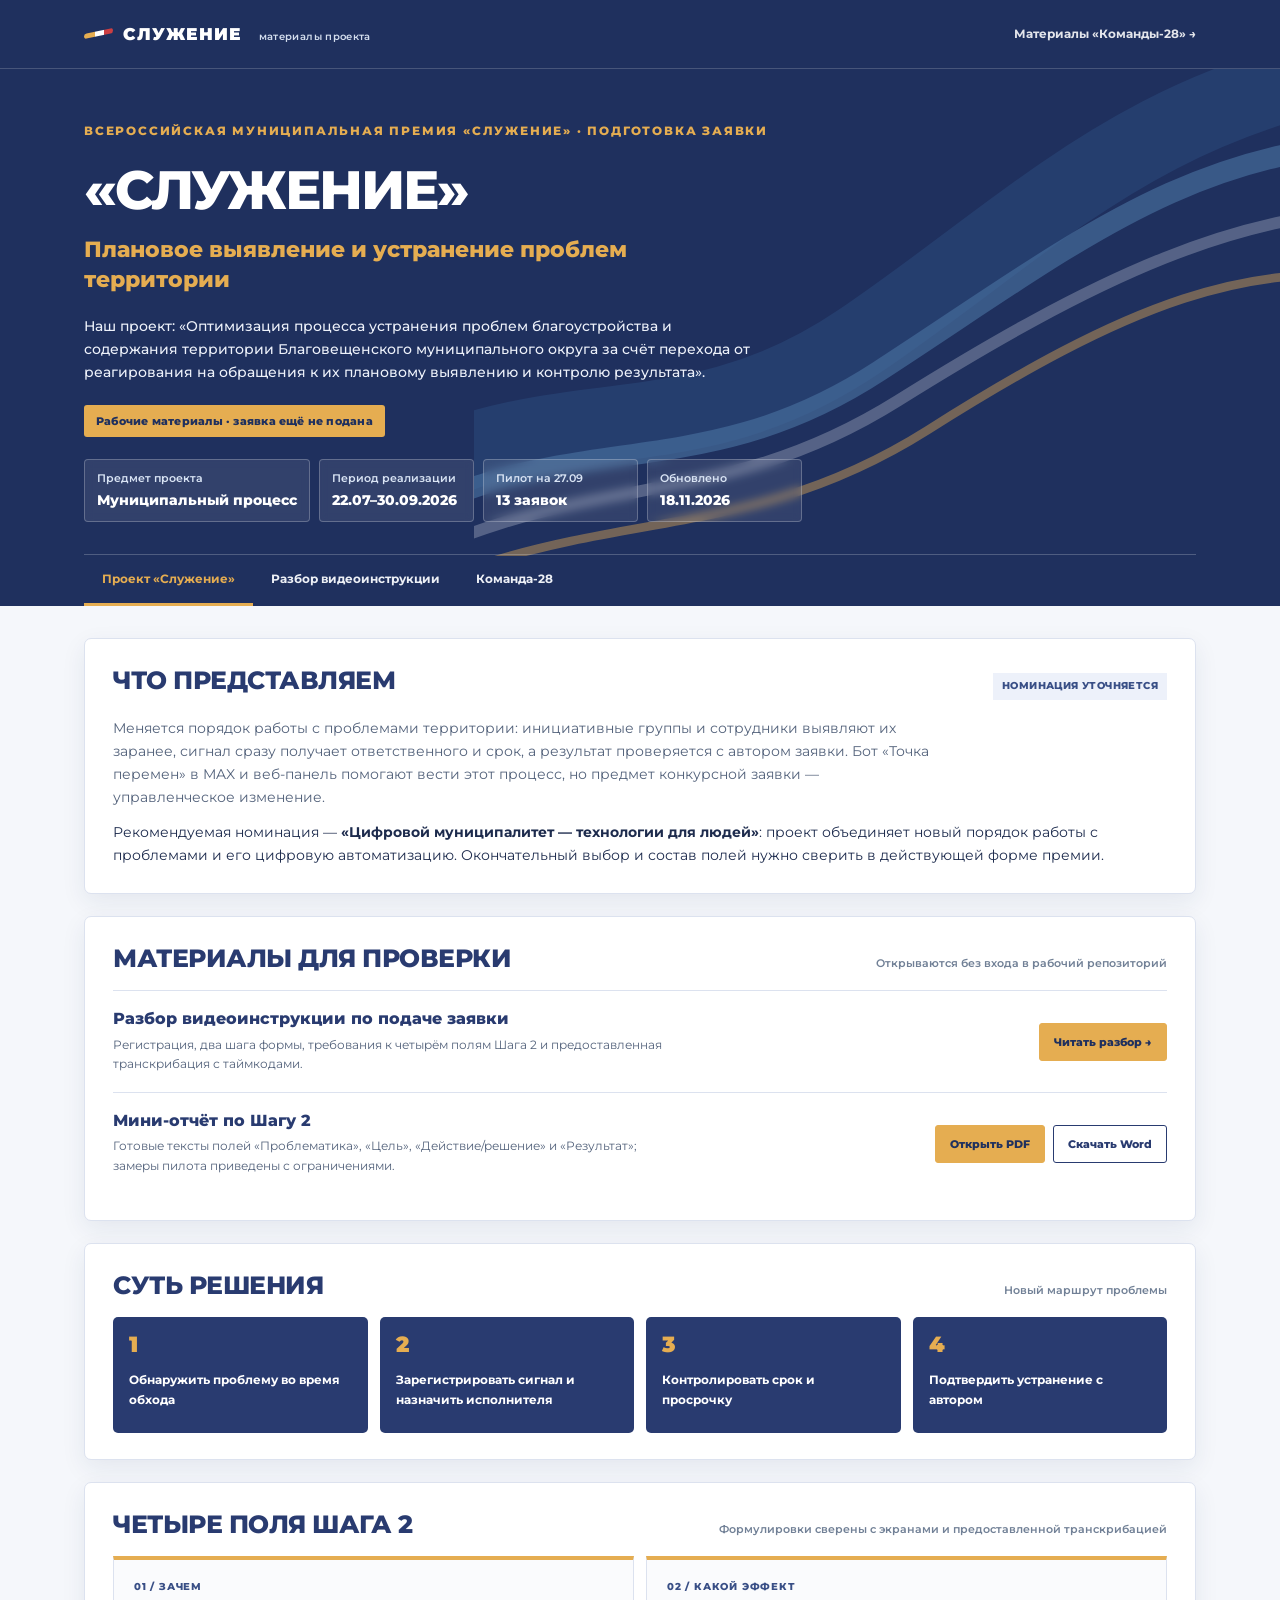
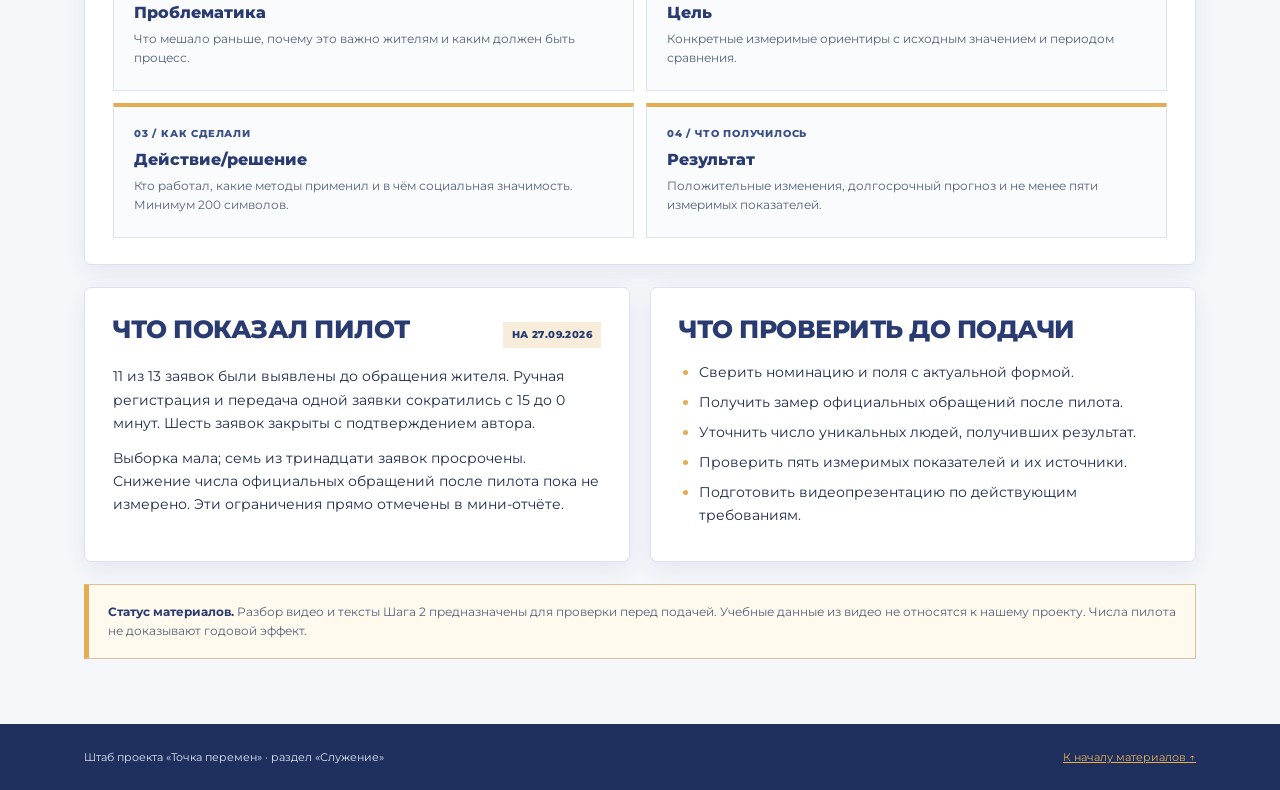
==== index.html @ e652a9c9 "Штаб: согласованное краткое название проекта" ====
<!doctype html>
<html lang="ru">
<head>
<meta charset="utf-8">
<meta name="viewport" content="width=device-width, initial-scale=1">
<meta name="description" content="Подготовка проекта «Точка перемен» к премии «Служение»: материалы заявки, разбор видеоинструкции, мини-отчёт и подтверждённые результаты пилота.">
<meta name="color-scheme" content="light dark">
<title>Проект «Служение» · Штаб «Точки перемен»</title>
<link rel="stylesheet" href="служение.css">
<script>
// Старые адреса разделов «Команды-28» остаются доступны после смены главной.
(function(){var ids=["additional-handouts", "defense", "defense-archive", "defense-current", "defense-current-title", "defense-title", "docs", "effective-region", "er-title", "final-answers", "final-registration", "final-rehearsal-7min", "leftClose", "leftSubmit", "m1", "m2", "m3", "m4", "m5", "m6", "m7", "m8", "m9", "primary-handouts", "primary-handouts-title", "q1", "q10", "q11", "q12", "q1b", "q2", "q3", "q4", "q5", "q6", "q7", "q8", "q9", "stages", "track", "w1", "w2", "w3", "w4", "w5", "w6", "w7"];var id;try{id=decodeURIComponent(location.hash.slice(1));}catch(e){return;}if(ids.indexOf(id)!==-1){location.replace('команда-28.html'+location.search+location.hash);}})();
</script>
<link rel="icon" type="image/svg+xml" href="data:image/svg+xml,%3Csvg%20xmlns%3D%22http%3A%2F%2Fwww.w3.org%2F2000%2Fsvg%22%20viewBox%3D%220%200%2064%2064%22%3E%3Crect%20width%3D%2264%22%20height%3D%2264%22%20rx%3D%2214%22%20fill%3D%22%232D5D7C%22%2F%3E%3Cpath%20d%3D%22M32%208c-11%200-20%209-20%2020%200%2014%2020%2029%2020%2029s20-15%2020-29C52%2017%2043%208%2032%208Z%22%20fill%3D%22%2363BC90%22%2F%3E%3Cpath%20d%3D%22m22%2028%207%207%2014-15%22%20fill%3D%22none%22%20stroke%3D%22%23fff%22%20stroke-width%3D%226%22%20stroke-linecap%3D%22round%22%20stroke-linejoin%3D%22round%22%2F%3E%3C%2Fsvg%3E">
</head>
<body>
<header class="top"><div class="container"><a class="brand" href="./">Служение <small>материалы проекта</small></a><a class="back" href="команда-28.html">Материалы «Команды-28» →</a></div></header>
<div class="hero"><div class="container">
  <div class="hero-panel">
    <div class="eyebrow">Всероссийская муниципальная премия «Служение» · подготовка заявки</div>
    <h1>«Служение»</h1>
    <p class="project-heading">Плановое выявление и устранение проблем территории</p>
    <p>Наш проект: «Оптимизация процесса устранения проблем благоустройства и содержания территории Благовещенского муниципального округа за счёт перехода от реагирования на обращения к их плановому выявлению и контролю результата».</p>
    <span class="status">Рабочие материалы · заявка ещё не подана</span>
    <div class="facts" aria-label="Ключевые сведения"><span class="fact">Предмет проекта<strong>Муниципальный процесс</strong></span><span class="fact">Период реализации<strong>22.07–30.09.2026</strong></span><span class="fact">Пилот на 27.09<strong>13 заявок</strong></span><span class="fact">Обновлено<strong>18.11.2026</strong></span></div>
  </div>
  <nav class="tabs" aria-label="Проекты и материалы штаба"><a href="./" aria-current="page">Проект «Служение»</a><a href="служение-разбор-видео.html">Разбор видеоинструкции</a><a href="команда-28.html">Команда-28</a></nav>
</div></div>
<main class="container page">
  <section class="panel" id="about"><div class="head"><h2>Что представляем</h2><span class="badge work">Номинация уточняется</span></div>
    <p class="lead">Меняется порядок работы с проблемами территории: инициативные группы и сотрудники выявляют их заранее, сигнал сразу получает ответственного и срок, а результат проверяется с автором заявки. Бот «Точка перемен» в MAX и веб-панель помогают вести этот процесс, но предмет конкурсной заявки — управленческое изменение.</p>
    <p>Рекомендуемая номинация — <strong>«Цифровой муниципалитет — технологии для людей»</strong>: проект объединяет новый порядок работы с проблемами и его цифровую автоматизацию. Окончательный выбор и состав полей нужно сверить в действующей форме премии.</p>
  </section>
  <section class="panel" id="materials"><div class="head"><h2>Материалы для проверки</h2><small>Открываются без входа в рабочий репозиторий</small></div>
    <div class="resource"><div><h3>Разбор видеоинструкции по подаче заявки</h3><p>Регистрация, два шага формы, требования к четырём полям Шага 2 и предоставленная транскрибация с таймкодами.</p></div><div class="buttons"><a class="button" href="служение-разбор-видео.html">Читать разбор →</a></div></div>
    <div class="resource"><div><h3>Мини-отчёт по Шагу 2</h3><p>Готовые тексты полей «Проблематика», «Цель», «Действие/решение» и «Результат»; замеры пилота приведены с ограничениями.</p></div><div class="buttons"><a class="button" href="файлы/sluzhenie-shag-2-mini-otchet.pdf">Открыть PDF</a><a class="button secondary" href="файлы/sluzhenie-shag-2-mini-otchet.docx">Скачать Word</a></div></div>
  </section>
  <section class="panel" id="process"><div class="head"><h2>Суть решения</h2><small>Новый маршрут проблемы</small></div>
    <ol class="flow"><li data-step="1">Обнаружить проблему во время обхода</li><li data-step="2">Зарегистрировать сигнал и назначить исполнителя</li><li data-step="3">Контролировать срок и просрочку</li><li data-step="4">Подтвердить устранение с автором</li></ol>
  </section>
  <section class="panel" id="step-two"><div class="head"><h2>Четыре поля Шага 2</h2><small>Формулировки сверены с экранами и предоставленной транскрибацией</small></div>
    <div class="tiles"><div class="tile"><div class="num">01 / ЗАЧЕМ</div><h3>Проблематика</h3><p>Что мешало раньше, почему это важно жителям и каким должен быть процесс.</p></div><div class="tile"><div class="num">02 / КАКОЙ ЭФФЕКТ</div><h3>Цель</h3><p>Конкретные измеримые ориентиры с исходным значением и периодом сравнения.</p></div><div class="tile"><div class="num">03 / КАК СДЕЛАЛИ</div><h3>Действие/решение</h3><p>Кто работал, какие методы применил и в чём социальная значимость. Минимум 200 символов.</p></div><div class="tile"><div class="num">04 / ЧТО ПОЛУЧИЛОСЬ</div><h3>Результат</h3><p>Положительные изменения, долгосрочный прогноз и не менее пяти измеримых показателей.</p></div></div>
  </section>
  <div class="cols"><section class="panel" id="pilot"><div class="head"><h2>Что показал пилот</h2><span class="badge">На 27.09.2026</span></div><p>11 из 13 заявок были выявлены до обращения жителя. Ручная регистрация и передача одной заявки сократились с 15 до 0 минут. Шесть заявок закрыты с подтверждением автора.</p><p>Выборка мала; семь из тринадцати заявок просрочены. Снижение числа официальных обращений после пилота пока не измерено. Эти ограничения прямо отмечены в мини-отчёте.</p></section>
  <section class="panel" id="next"><div class="head"><h2>Что проверить до подачи</h2></div><ul class="checklist"><li>Сверить номинацию и поля с актуальной формой.</li><li>Получить замер официальных обращений после пилота.</li><li>Уточнить число уникальных людей, получивших результат.</li><li>Проверить пять измеримых показателей и их источники.</li><li>Подготовить видеопрезентацию по действующим требованиям.</li></ul></section></div>
  <aside class="note"><strong>Статус материалов.</strong> Разбор видео и тексты Шага 2 предназначены для проверки перед подачей. Учебные данные из видео не относятся к нашему проекту. Числа пилота не доказывают годовой эффект.</aside>
</main>
<footer class="footer"><div class="container"><span>Штаб проекта «Точка перемен» · раздел «Служение»</span><a href="#about">К началу материалов ↑</a></div></footer>
</body>
</html>
---- служение.css ----
@import url('https://fonts.googleapis.com/css2?family=Montserrat:wght@400;500;600;700;800;900&display=swap');
:root{
  color-scheme:light;
  --navy:#293b70;--navy-deep:#1f305e;--navy-mid:#394f86;
  --gold:#e5ad51;--gold-pale:#f8eddb;--sky:#69a8df;
  --ink:#1d2b4d;--ink-2:#53627b;--muted:#718096;
  --paper:#fff;--ground:#f5f7fb;--line:#dce2ef;
  --shadow:0 8px 24px rgba(31,48,94,.08);
}
*{box-sizing:border-box}
html{scroll-behavior:smooth}
body{margin:0;background:var(--ground);color:var(--ink);font:14px/1.65 Montserrat,Arial,sans-serif;-webkit-font-smoothing:antialiased}
a{color:var(--navy)}a:hover{text-decoration-thickness:2px}
a:focus-visible,summary:focus-visible{outline:3px solid var(--gold);outline-offset:3px}
h1,h2,h3{font-family:Montserrat,Arial,sans-serif;line-height:1.2;margin:0;font-weight:800}
h1{font-size:clamp(29px,4.2vw,54px);letter-spacing:-.035em}
h2{font-size:clamp(19px,2.4vw,25px);letter-spacing:-.02em}
h3{font-size:16px}p{margin:0}.container{max-width:1160px;margin:auto;padding:0 24px}
.top{background:var(--navy-deep);border-bottom:1px solid #ffffff2d;color:#fff}
.top .container{min-height:68px;display:flex;align-items:center;justify-content:space-between;gap:20px}
.brand{color:#fff;text-decoration:none;font-size:17px;font-weight:900;letter-spacing:.07em;text-transform:uppercase}
.brand small{display:inline-block;margin-left:10px;color:#d4deee;font-size:10px;letter-spacing:.035em;font-weight:600;text-transform:none}
.brand::before{content:'';display:inline-block;width:29px;height:5px;margin:0 10px 4px 0;background:linear-gradient(90deg,var(--gold) 0 37%,#fff 37% 69%,#cc3e42 69%);transform:skewY(-12deg);border-radius:8px}
.back{color:#fff;text-decoration:none;font-size:12px;font-weight:700;opacity:.88}.back:hover{opacity:1;color:var(--gold)}
.hero{background:var(--navy-deep);color:#fff;position:relative;overflow:hidden}
.hero::after{content:'';position:absolute;inset:0 0 50px 37%;background:url('служение-волны.svg') center/cover no-repeat;opacity:.47;pointer-events:none}
.hero .container{position:relative;z-index:1}
.hero-panel{padding:52px 0 32px;max-width:970px;min-height:350px}
.eyebrow{color:var(--gold);font-size:12px;font-weight:800;letter-spacing:.15em;text-transform:uppercase;margin-bottom:17px}
.hero h1{color:#fff;max-width:21ch;text-transform:uppercase}
.hero p{max-width:76ch;margin-top:20px;font-weight:500;color:#edf1fa;font-size:14px}
.hero .project-heading{color:var(--gold);font-size:clamp(17px,2vw,22px);line-height:1.35;font-weight:800;max-width:37ch;margin-top:13px}
.hero .status{display:inline-block;max-width:100%;background:var(--gold);color:var(--navy-deep);padding:7px 12px;border-radius:3px;font-size:11px;font-weight:800;letter-spacing:.02em;margin-top:21px}
.facts{display:flex;flex-wrap:wrap;gap:9px;margin-top:22px}
.fact{display:block;min-width:155px;padding:9px 12px;background:#ffffff16;border:1px solid #ffffff3d;border-radius:4px;color:#d9e4f4;font-size:11px;font-weight:600;backdrop-filter:blur(4px)}
.fact strong{display:block;color:#fff;font-size:14px;font-weight:800;margin-top:2px}
.tabs{display:flex;flex-wrap:wrap;gap:0;border-top:1px solid #ffffff37;position:relative;z-index:1}
.tabs a{display:inline-flex;min-height:51px;align-items:center;padding:10px 18px;color:#edf0f6;text-decoration:none;font-size:12px;font-weight:700;border-bottom:3px solid transparent}
.tabs a:hover{color:var(--gold);background:#ffffff12}
.tabs a[aria-current=page]{color:var(--gold);border-bottom-color:var(--gold)}
.page{display:grid;gap:22px;padding-top:32px;padding-bottom:65px}
.panel,.intro,.callout,article section,.transcription{background:var(--paper);border:1px solid var(--line);border-radius:7px;padding:26px 28px;box-shadow:var(--shadow)}
.panel>.head{display:flex;justify-content:space-between;align-items:baseline;gap:12px;flex-wrap:wrap;margin-bottom:17px}
.panel>.head small{color:var(--muted);font-size:11px;font-weight:600}
.panel h2,article section h2{color:var(--navy);text-transform:uppercase}
.panel p+p,.panel p+.buttons{margin-top:12px}.lead{max-width:92ch;color:var(--ink-2);font-size:14px}
.badge{display:inline-flex;padding:5px 9px;color:var(--navy);background:var(--gold-pale);font-size:10px;font-weight:800;text-transform:uppercase;letter-spacing:.04em}
.badge.work{background:#edf1fa;color:var(--navy-mid)}
.cols{display:grid;grid-template-columns:1fr 1fr;gap:20px}
.tiles{display:grid;grid-template-columns:repeat(2,minmax(0,1fr));gap:12px}
.tile{padding:19px 20px;border:1px solid var(--line);border-top:4px solid var(--gold);background:#fafbfd;min-height:135px}
.tile .num{font-size:10px;color:var(--navy-mid);font-weight:800;letter-spacing:.08em;margin-bottom:8px}
.tile h3{color:var(--navy);margin-bottom:6px}
.tile p{color:var(--ink-2);font-size:12px}
.flow{list-style:none;padding:0;margin:0;display:grid;grid-template-columns:repeat(4,1fr);gap:12px}
.flow li{background:var(--navy);color:#fff;padding:17px 16px;min-height:116px;border-radius:5px;font-size:12px;font-weight:700}
.flow li::before{content:attr(data-step);display:block;color:var(--gold);font-size:22px;font-weight:900;line-height:1;margin-bottom:14px}
.resource{display:grid;grid-template-columns:1fr auto;gap:18px;align-items:center;padding:18px 0;border-top:1px solid var(--line)}
.resource:first-of-type{border-top:0;padding-top:5px}.resource h3{color:var(--navy);margin-bottom:6px}.resource p{color:var(--ink-2);font-size:12px;max-width:70ch}
.buttons{display:flex;align-items:center;flex-wrap:wrap;gap:8px}.button{display:inline-flex;align-items:center;justify-content:center;min-height:38px;padding:8px 14px;background:var(--gold);color:var(--navy-deep);border:1px solid var(--gold);border-radius:3px;text-decoration:none;font-size:11px;font-weight:800;white-space:nowrap}
.button:hover{background:#f3bd65;text-decoration:none}.button.secondary{background:var(--paper);color:var(--navy);border-color:var(--navy)}.button.secondary:hover{background:#eef2fa}
.note{padding:17px 19px;border:1px solid #d9c29d;border-left:5px solid var(--gold);background:#fff9ee;color:var(--ink-2);font-size:12px}.note strong{color:var(--navy)}
.checklist{margin:0;padding-left:20px}.checklist li{margin:7px 0}.checklist li::marker{color:var(--gold)}
.layout{display:grid;grid-template-columns:190px minmax(0,1fr);gap:24px;padding-top:32px;padding-bottom:65px}
.sidebar{position:sticky;top:18px;align-self:start}.sidebar p{color:var(--navy);font-size:11px;text-transform:uppercase;font-weight:800;letter-spacing:.09em;margin:4px 0 10px}.sidebar a{display:block;text-decoration:none;padding:9px 12px;font-size:12px;font-weight:700;color:var(--ink-2);border-left:2px solid var(--line)}.sidebar a:hover{color:var(--navy);border-color:var(--gold);background:#fff}
.layout main{display:grid;gap:16px;min-width:0}.intro{background:var(--navy);color:#fff;font-size:12px;border-color:var(--navy)}
.callout{background:var(--gold-pale);border-color:#eed4ad}.callout h2{color:var(--navy);font-size:16px;text-transform:uppercase;margin-bottom:12px}.callout ul{margin:0;padding-left:20px;columns:2;column-gap:28px;font-size:12px;font-weight:600}.callout li{break-inside:avoid;margin-bottom:6px}
article{min-width:0}article>p{display:none}article section{margin-bottom:16px;scroll-margin-top:18px}article section h2{margin-bottom:18px}article section p{margin-bottom:14px}article section p:last-child{margin-bottom:0}article ol,article ul{padding-left:22px}article li{padding-left:3px;margin-bottom:10px}article li::marker{color:var(--gold);font-weight:800}article strong{color:var(--navy)}article code{font-size:.92em;padding:2px 4px;background:#eef2fa;border-radius:2px;overflow-wrap:anywhere}
article table{width:100%;border-collapse:collapse;font-size:12px;line-height:1.5}article th,article td{border:1px solid var(--line);padding:12px 13px;text-align:left;vertical-align:top}article th{background:var(--navy);color:#fff;font-weight:800}article td:first-child{font-weight:800;color:var(--navy);width:19%}article tr:nth-child(even) td{background:#fafbfd}
.transcription{scroll-margin-top:18px}.transcription summary{cursor:pointer;font-weight:800;font-size:16px;color:var(--navy);text-transform:uppercase}.transcription .help{color:var(--ink-2);font-size:12px;margin:12px 0 18px}.transcript-line{display:grid;grid-template-columns:90px 1fr;gap:16px;padding:12px 0;border-top:1px solid var(--line)}.transcript-line time{color:var(--navy);font-weight:800;font-size:11px;font-variant-numeric:tabular-nums}.transcript-line p{font-size:12px;margin:0}
.footer{padding:24px 0;background:var(--navy-deep);color:#dce6f6;font-size:11px}.footer .container{display:flex;justify-content:space-between;gap:15px}.footer a{color:var(--gold)}
@media(max-width:850px){.cols{grid-template-columns:1fr}.flow{grid-template-columns:repeat(2,1fr)}}
@media(max-width:760px){.top .container{min-height:60px}.hero-panel{padding:39px 0 27px;min-height:0}.hero::after{background-position:72% center;opacity:.32}.layout{display:block;padding-top:22px}.sidebar{position:static;display:flex;flex-wrap:wrap;gap:3px 9px;margin-bottom:16px}.sidebar p{flex-basis:100%}.sidebar a{border:1px solid var(--line);background:#fff}.callout ul{columns:1}article table{display:block;overflow-x:auto}article th,article td{min-width:175px}.resource{grid-template-columns:1fr;gap:9px}.transcript-line{grid-template-columns:1fr;gap:3px}}
@media(max-width:560px){.container{padding:0 16px}.brand{font-size:13px}.brand small{display:block;margin:0;line-height:1}.back{font-size:11px}.hero h1{font-size:32px}.hero p{font-size:12px}.facts{display:grid;grid-template-columns:1fr 1fr}.fact{min-width:0}.tabs a{padding:10px 12px;font-size:11px}.tiles,.flow{grid-template-columns:1fr}.panel,.intro,.callout,article section,.transcription{padding:19px}.footer .container{display:block}}
@media print{.top,.tabs,.sidebar{display:none}.hero{background:#fff;color:var(--navy)}.hero::after{display:none}.hero h1,.hero p{color:var(--navy)}.page,.layout{display:block}.panel,article section,.intro,.callout,.transcription{box-shadow:none;break-inside:avoid;margin-bottom:12px}}
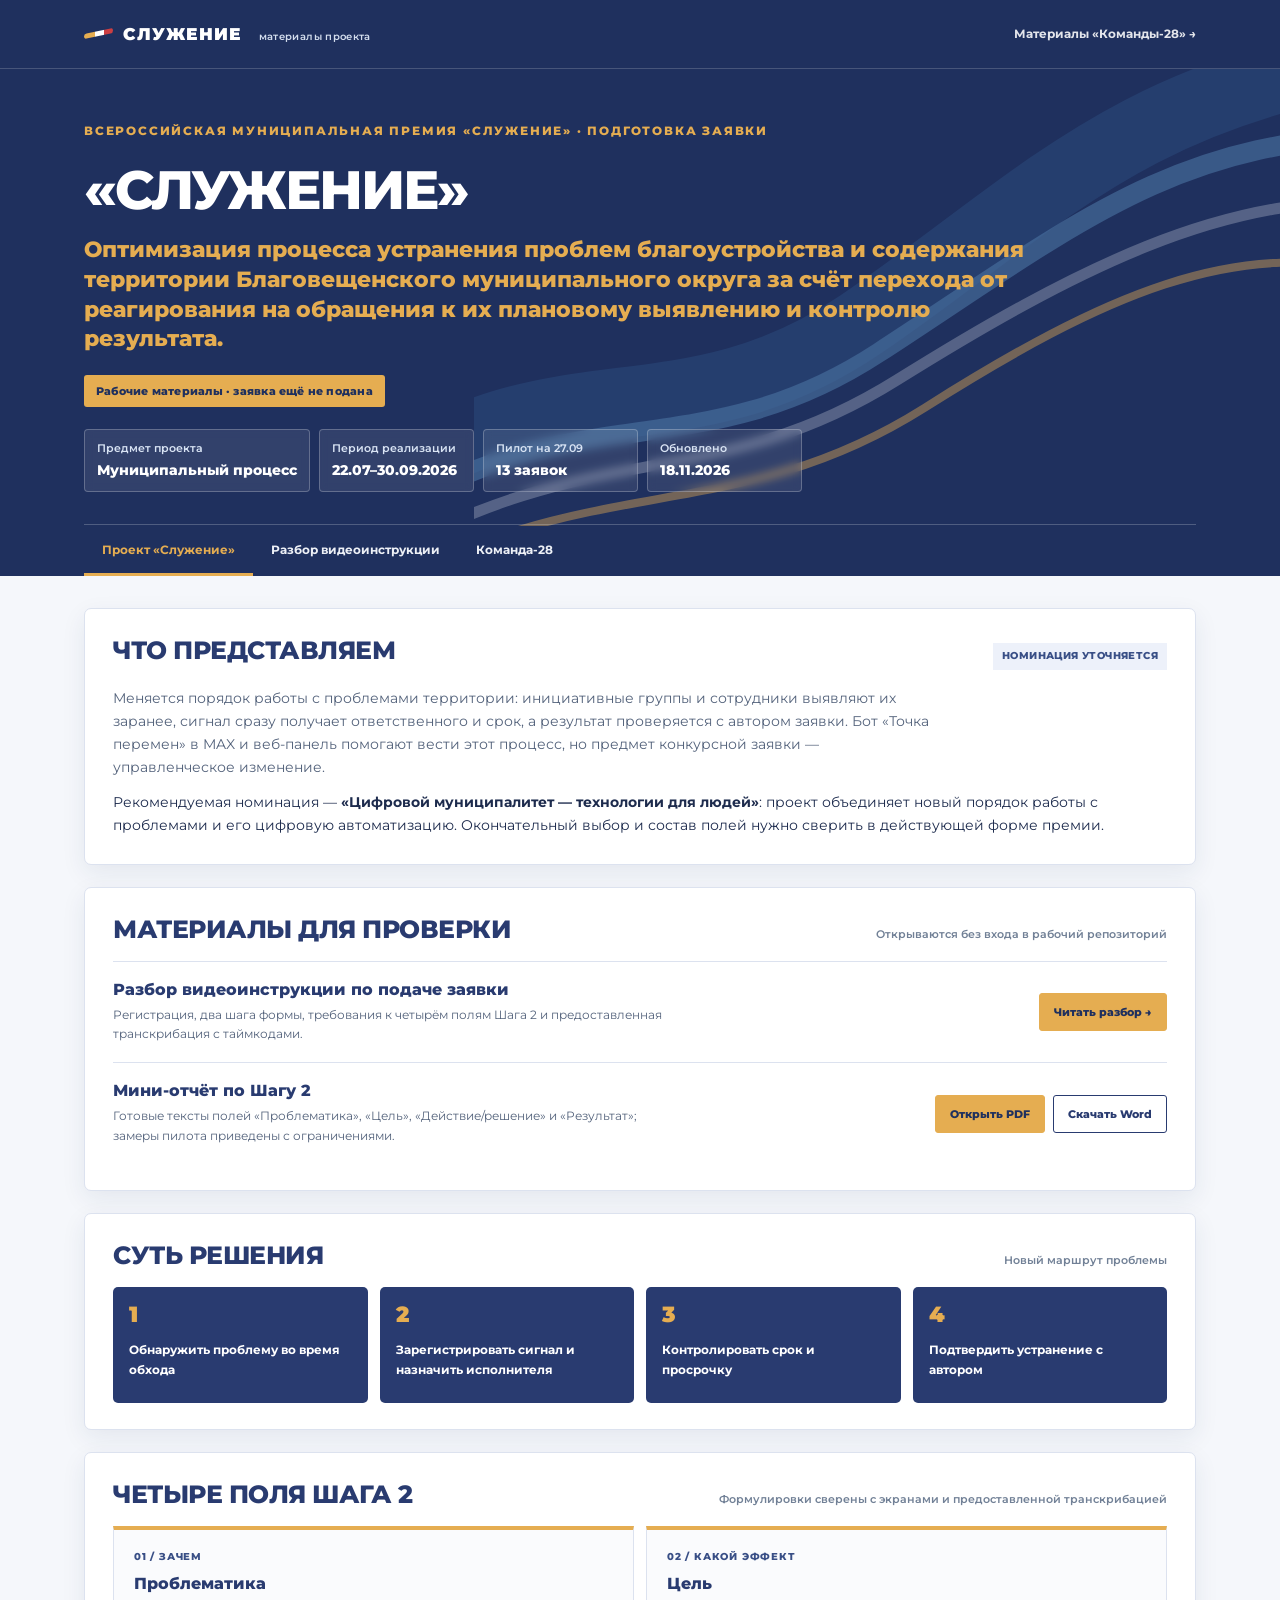
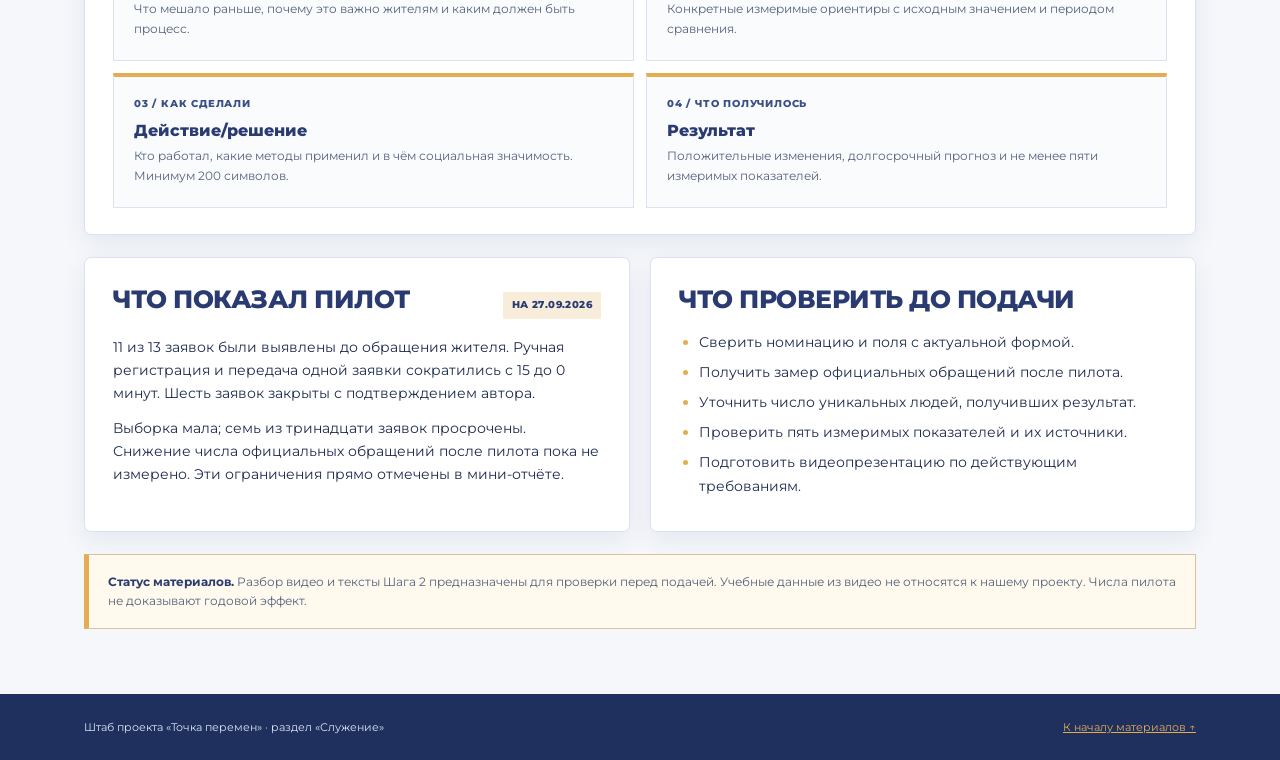
==== commit 9c9d0ef2: "Штаб: полное подтверждённое название проекта" ====
--- a/index.html
+++ b/index.html
@@ -19,8 +19,7 @@
   <div class="hero-panel">
     <div class="eyebrow">Всероссийская муниципальная премия «Служение» · подготовка заявки</div>
     <h1>«Служение»</h1>
-    <p class="project-heading">Плановое выявление и устранение проблем территории</p>
-    <p>Наш проект: «Оптимизация процесса устранения проблем благоустройства и содержания территории Благовещенского муниципального округа за счёт перехода от реагирования на обращения к их плановому выявлению и контролю результата».</p>
+    <p class="project-heading">Оптимизация процесса устранения проблем благоустройства и содержания территории Благовещенского муниципального округа за счёт перехода от реагирования на обращения к их плановому выявлению и контролю результата.</p>
     <span class="status">Рабочие материалы · заявка ещё не подана</span>
     <div class="facts" aria-label="Ключевые сведения"><span class="fact">Предмет проекта<strong>Муниципальный процесс</strong></span><span class="fact">Период реализации<strong>22.07–30.09.2026</strong></span><span class="fact">Пилот на 27.09<strong>13 заявок</strong></span><span class="fact">Обновлено<strong>18.11.2026</strong></span></div>
   </div>
--- a/служение.css
+++ b/служение.css
@@ -29,7 +29,7 @@
 .eyebrow{color:var(--gold);font-size:12px;font-weight:800;letter-spacing:.15em;text-transform:uppercase;margin-bottom:17px}
 .hero h1{color:#fff;max-width:21ch;text-transform:uppercase}
 .hero p{max-width:76ch;margin-top:20px;font-weight:500;color:#edf1fa;font-size:14px}
-.hero .project-heading{color:var(--gold);font-size:clamp(17px,2vw,22px);line-height:1.35;font-weight:800;max-width:37ch;margin-top:13px}
+.hero .project-heading{color:var(--gold);font-size:clamp(17px,2vw,22px);line-height:1.35;font-weight:800;max-width:70ch;margin-top:13px}
 .hero .status{display:inline-block;max-width:100%;background:var(--gold);color:var(--navy-deep);padding:7px 12px;border-radius:3px;font-size:11px;font-weight:800;letter-spacing:.02em;margin-top:21px}
 .facts{display:flex;flex-wrap:wrap;gap:9px;margin-top:22px}
 .fact{display:block;min-width:155px;padding:9px 12px;background:#ffffff16;border:1px solid #ffffff3d;border-radius:4px;color:#d9e4f4;font-size:11px;font-weight:600;backdrop-filter:blur(4px)}
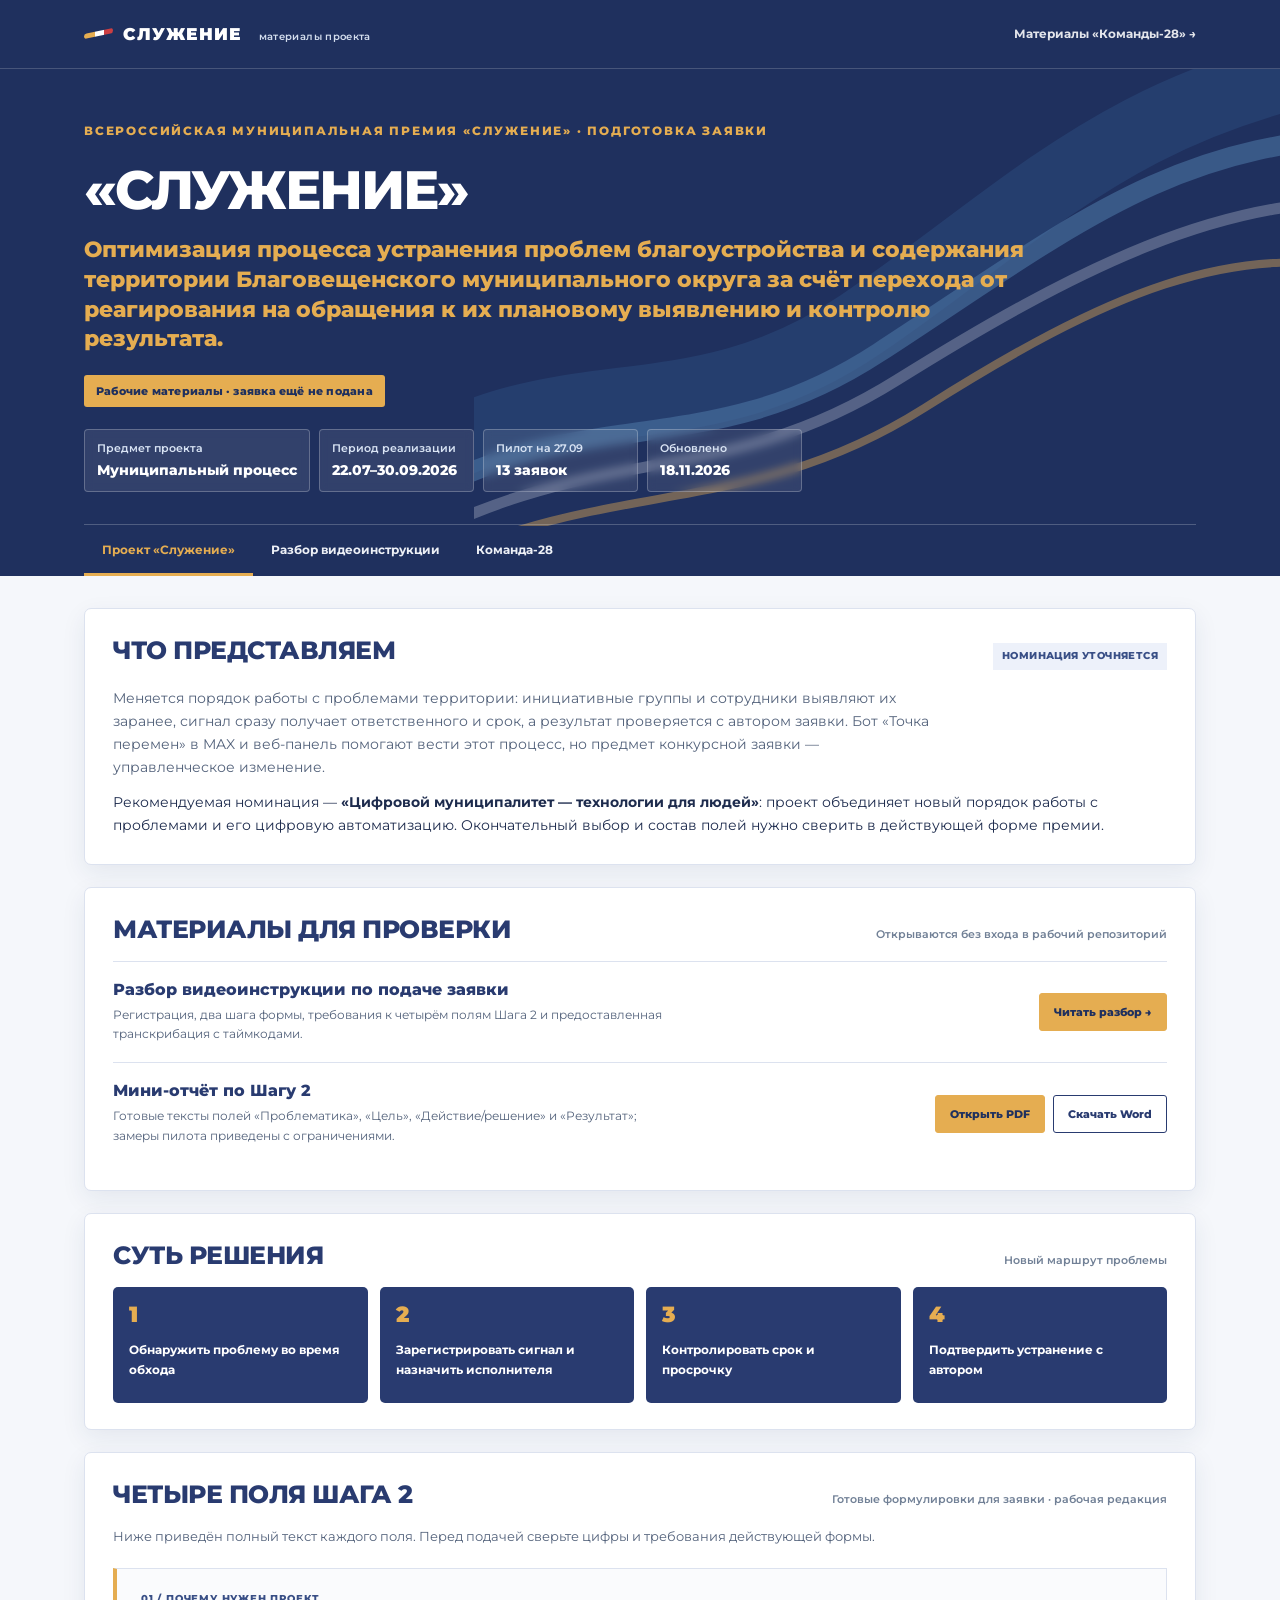
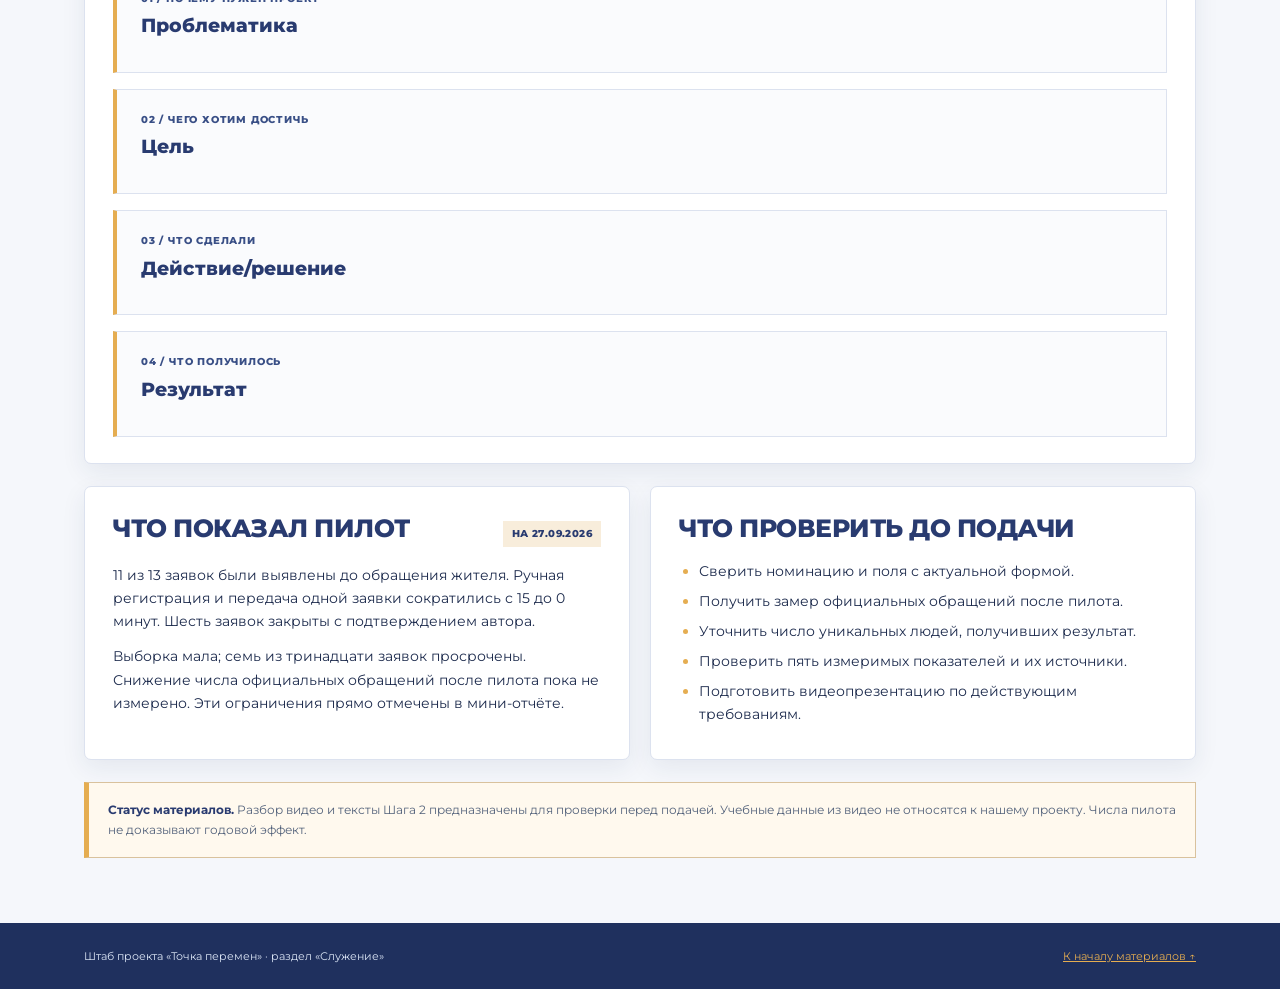
==== commit e3c2885a: "Штаб: опубликовать четыре поля Шага 2" ====
--- a/index.html
+++ b/index.html
@@ -37,8 +37,28 @@
   <section class="panel" id="process"><div class="head"><h2>Суть решения</h2><small>Новый маршрут проблемы</small></div>
     <ol class="flow"><li data-step="1">Обнаружить проблему во время обхода</li><li data-step="2">Зарегистрировать сигнал и назначить исполнителя</li><li data-step="3">Контролировать срок и просрочку</li><li data-step="4">Подтвердить устранение с автором</li></ol>
   </section>
-  <section class="panel" id="step-two"><div class="head"><h2>Четыре поля Шага 2</h2><small>Формулировки сверены с экранами и предоставленной транскрибацией</small></div>
-    <div class="tiles"><div class="tile"><div class="num">01 / ЗАЧЕМ</div><h3>Проблематика</h3><p>Что мешало раньше, почему это важно жителям и каким должен быть процесс.</p></div><div class="tile"><div class="num">02 / КАКОЙ ЭФФЕКТ</div><h3>Цель</h3><p>Конкретные измеримые ориентиры с исходным значением и периодом сравнения.</p></div><div class="tile"><div class="num">03 / КАК СДЕЛАЛИ</div><h3>Действие/решение</h3><p>Кто работал, какие методы применил и в чём социальная значимость. Минимум 200 символов.</p></div><div class="tile"><div class="num">04 / ЧТО ПОЛУЧИЛОСЬ</div><h3>Результат</h3><p>Положительные изменения, долгосрочный прогноз и не менее пяти измеримых показателей.</p></div></div>
+  <section class="panel" id="step-two"><div class="head"><h2>Четыре поля Шага 2</h2><small>Готовые формулировки для заявки · рабочая редакция</small></div>
+    <p class="field-intro">Ниже приведён полный текст каждого поля. Перед подачей сверьте цифры и требования действующей формы.</p>
+    <div class="field-list">
+      <article class="field-card" id="step-two-problem">
+        <div class="num">01 / ПОЧЕМУ НУЖЕН ПРОЕКТ</div><h3>Проблематика</h3>
+        <p>Проблемы благоустройства и содержания территории округа ранее попадали в работу преимущественно после обращения жителя. Сигналы поступали по разным каналам и вручную передавались ответственным; единого порядка планового выявления, контроля срока и подтверждения устранения не было. Оценочная модель прежнего процесса давала 10–44 дня от возникновения проблемы до подтверждённого устранения; это не сплошной первичный замер. Нужен порядок, при котором проблемы находят до жалобы, сразу назначают исполнителя, видят просрочки и проверяют результат с жителем.</p>
+      </article>
+      <article class="field-card" id="step-two-goal">
+        <div class="num">02 / ЧЕГО ХОТИМ ДОСТИЧЬ</div><h3>Цель</h3>
+        <p>Снизить число официальных обращений граждан по благоустройству и содержанию территории не менее чем на 30 % относительно исходных 40 обращений в месяц — до 28 или менее после контрольного замера. Для этого выявлять до обращения жителя не менее 50 % проблем, сократить время от выявления до подтверждённого устранения не менее чем наполовину, уменьшить ручное время регистрации и передачи одного сигнала с 15 до не более 1 минуты, обеспечить срок для каждой заявки, не менее 90 % исполнений в срок и фотофиксацию результата в 100 % случаев.</p>
+        <p class="field-note"><strong>Статус:</strong> это целевые значения; их достижение пока не подтверждено.</p>
+      </article>
+      <article class="field-card" id="step-two-action">
+        <div class="num">03 / ЧТО СДЕЛАЛИ</div><h3>Действие/решение</h3>
+        <p>Муниципальная команда из пяти человек изменила путь проблемы от обнаружения до подтверждённого устранения. Инициативные группы из активных жителей и сотрудники, регулярно бывающие на территории, получили возможность направлять сигналы по итогам обходов, до жалобы пострадавшего жителя. Команда внедрила сервис «Точка перемен» в MAX и веб-панель администрации. Сигнал регистрируется без ручного ввода, получает категорию, адрес, срочность, ответственного и срок. Если исполнитель не реагирует, карточка передаётся дальше по цепочке, затем заместителю и главе округа; просрочки видны в панели. Повторные сообщения об одном объекте объединяются. Исполнитель прикладывает фото или текстовый отчёт, автор может подтвердить и оценить результат. Команда подготовила регламент и памятки. Социальная значимость решения — более раннее обнаружение проблем и проверяемое устранение для жителей.</p>
+      </article>
+      <article class="field-card" id="step-two-result">
+        <div class="num">04 / ЧТО ПОЛУЧИЛОСЬ</div><h3>Результат</h3>
+        <p>На 27.09.2026 в пилоте зарегистрировано 13 заявок. До обращения жителя выявлены 11 из 13 проблем (85 %; исходная доля — 0 %). Ручное время сотрудника на регистрацию и передачу одного сигнала снизилось с 15 до 0 минут. Шесть заявок закрыты с подтверждением автора; в одной из них полный цикл занял 1 час 08 минут — это отдельный случай, не среднее значение. Фото результата приложено к четырём из шести закрытых заявок (67 % при цели 100 %); ещё в двух был текстовый отчёт. Заявки поступили с десяти территорий. Система выявила семь просрочек из тринадцати, преимущественно в раннем тестовом периоде. Это проблема исполнения, которую теперь можно контролировать. Единственная полученная оценка результата — 5 из 5; она не характеризует всех жителей. Снижение числа официальных обращений пока не измерено. В долгосрочной перспективе при соблюдении регламента ожидаются более раннее выявление проблем и меньше повторных жалоб; это прогноз, не подтверждённый текущими замерами.</p>
+        <p class="field-note"><strong>Ограничение:</strong> пилотная выборка мала; снижение числа официальных обращений пока не измерено. Числовые наблюдения включают проблемные показатели.</p>
+      </article>
+    </div>
   </section>
   <div class="cols"><section class="panel" id="pilot"><div class="head"><h2>Что показал пилот</h2><span class="badge">На 27.09.2026</span></div><p>11 из 13 заявок были выявлены до обращения жителя. Ручная регистрация и передача одной заявки сократились с 15 до 0 минут. Шесть заявок закрыты с подтверждением автора.</p><p>Выборка мала; семь из тринадцати заявок просрочены. Снижение числа официальных обращений после пилота пока не измерено. Эти ограничения прямо отмечены в мини-отчёте.</p></section>
   <section class="panel" id="next"><div class="head"><h2>Что проверить до подачи</h2></div><ul class="checklist"><li>Сверить номинацию и поля с актуальной формой.</li><li>Получить замер официальных обращений после пилота.</li><li>Уточнить число уникальных людей, получивших результат.</li><li>Проверить пять измеримых показателей и их источники.</li><li>Подготовить видеопрезентацию по действующим требованиям.</li></ul></section></div>
--- a/служение.css
+++ b/служение.css
@@ -52,6 +52,13 @@
 .tile .num{font-size:10px;color:var(--navy-mid);font-weight:800;letter-spacing:.08em;margin-bottom:8px}
 .tile h3{color:var(--navy);margin-bottom:6px}
 .tile p{color:var(--ink-2);font-size:12px}
+.field-intro{color:var(--ink-2);font-size:13px}
+.field-list{display:grid;gap:16px;margin-top:20px}
+.field-card{padding:22px 24px;border:1px solid var(--line);border-left:4px solid var(--gold);background:#fafbfd}
+.field-card .num{color:var(--navy-mid);font-size:10px;font-weight:800;letter-spacing:.08em;margin-bottom:8px}
+.field-card h3{color:var(--navy);font-size:19px;margin-bottom:12px}
+.field-card p{color:var(--ink-2);font-size:14px;line-height:1.7}
+.field-card .field-note{padding:10px 13px;background:var(--gold-pale);color:var(--navy);font-size:12px;margin-top:14px}
 .flow{list-style:none;padding:0;margin:0;display:grid;grid-template-columns:repeat(4,1fr);gap:12px}
 .flow li{background:var(--navy);color:#fff;padding:17px 16px;min-height:116px;border-radius:5px;font-size:12px;font-weight:700}
 .flow li::before{content:attr(data-step);display:block;color:var(--gold);font-size:22px;font-weight:900;line-height:1;margin-bottom:14px}
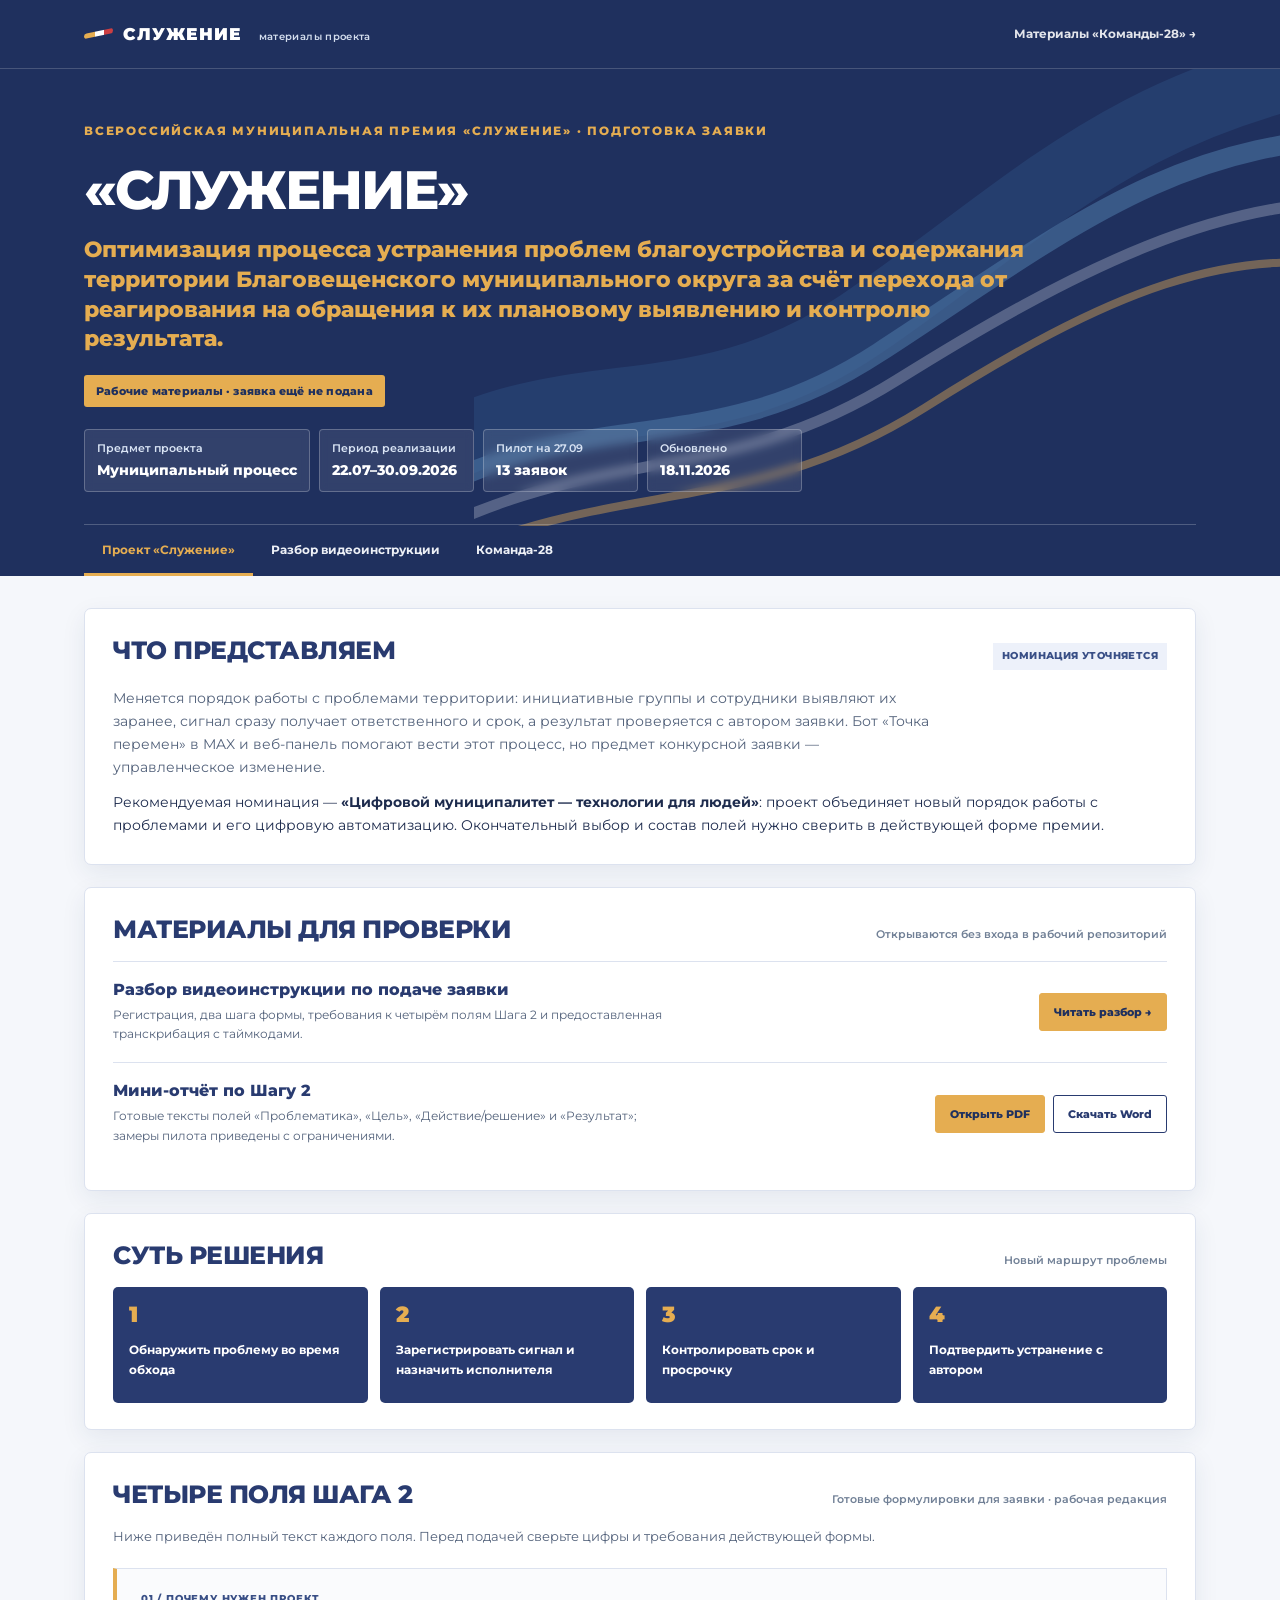
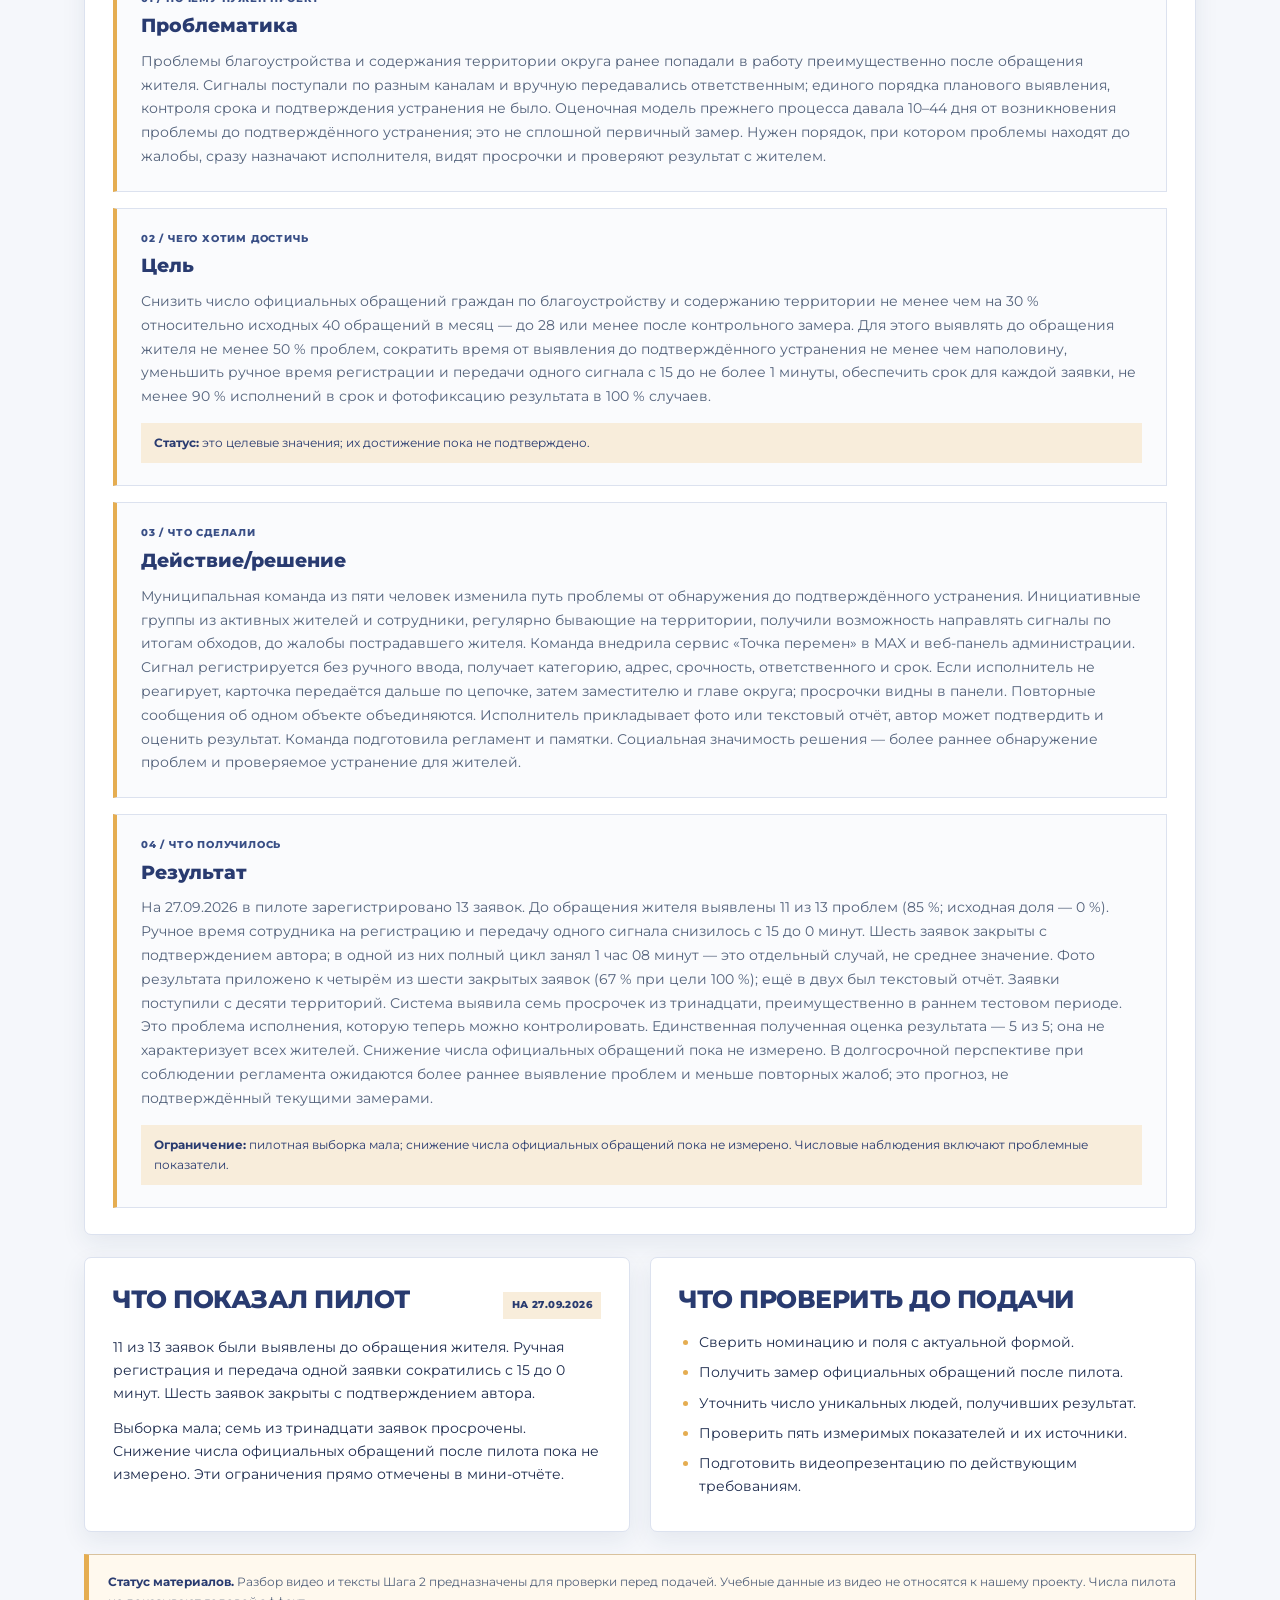
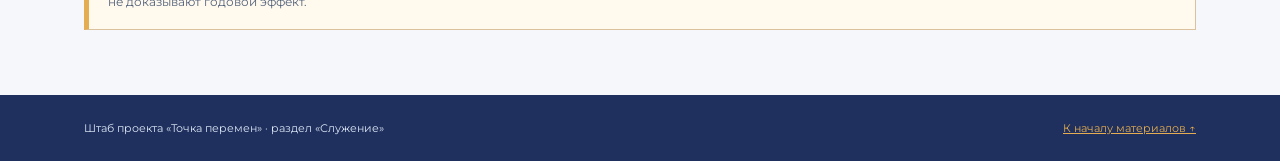
==== commit 0298a9b9: "Штаб: загрузить обновлённые стили без кэша" ====
--- a/index.html
+++ b/index.html
@@ -6,7 +6,7 @@
 <meta name="description" content="Подготовка проекта «Точка перемен» к премии «Служение»: материалы заявки, разбор видеоинструкции, мини-отчёт и подтверждённые результаты пилота.">
 <meta name="color-scheme" content="light dark">
 <title>Проект «Служение» · Штаб «Точки перемен»</title>
-<link rel="stylesheet" href="служение.css">
+<link rel="stylesheet" href="служение.css?v=36ab89a">
 <script>
 // Старые адреса разделов «Команды-28» остаются доступны после смены главной.
 (function(){var ids=["additional-handouts", "defense", "defense-archive", "defense-current", "defense-current-title", "defense-title", "docs", "effective-region", "er-title", "final-answers", "final-registration", "final-rehearsal-7min", "leftClose", "leftSubmit", "m1", "m2", "m3", "m4", "m5", "m6", "m7", "m8", "m9", "primary-handouts", "primary-handouts-title", "q1", "q10", "q11", "q12", "q1b", "q2", "q3", "q4", "q5", "q6", "q7", "q8", "q9", "stages", "track", "w1", "w2", "w3", "w4", "w5", "w6", "w7"];var id;try{id=decodeURIComponent(location.hash.slice(1));}catch(e){return;}if(ids.indexOf(id)!==-1){location.replace('команда-28.html'+location.search+location.hash);}})();
--- a/служение.css
+++ b/служение.css
@@ -57,7 +57,7 @@
 .field-card{padding:22px 24px;border:1px solid var(--line);border-left:4px solid var(--gold);background:#fafbfd}
 .field-card .num{color:var(--navy-mid);font-size:10px;font-weight:800;letter-spacing:.08em;margin-bottom:8px}
 .field-card h3{color:var(--navy);font-size:19px;margin-bottom:12px}
-.field-card p{color:var(--ink-2);font-size:14px;line-height:1.7}
+.field-card>p{display:block;color:var(--ink-2);font-size:14px;line-height:1.7}
 .field-card .field-note{padding:10px 13px;background:var(--gold-pale);color:var(--navy);font-size:12px;margin-top:14px}
 .flow{list-style:none;padding:0;margin:0;display:grid;grid-template-columns:repeat(4,1fr);gap:12px}
 .flow li{background:var(--navy);color:#fff;padding:17px 16px;min-height:116px;border-radius:5px;font-size:12px;font-weight:700}
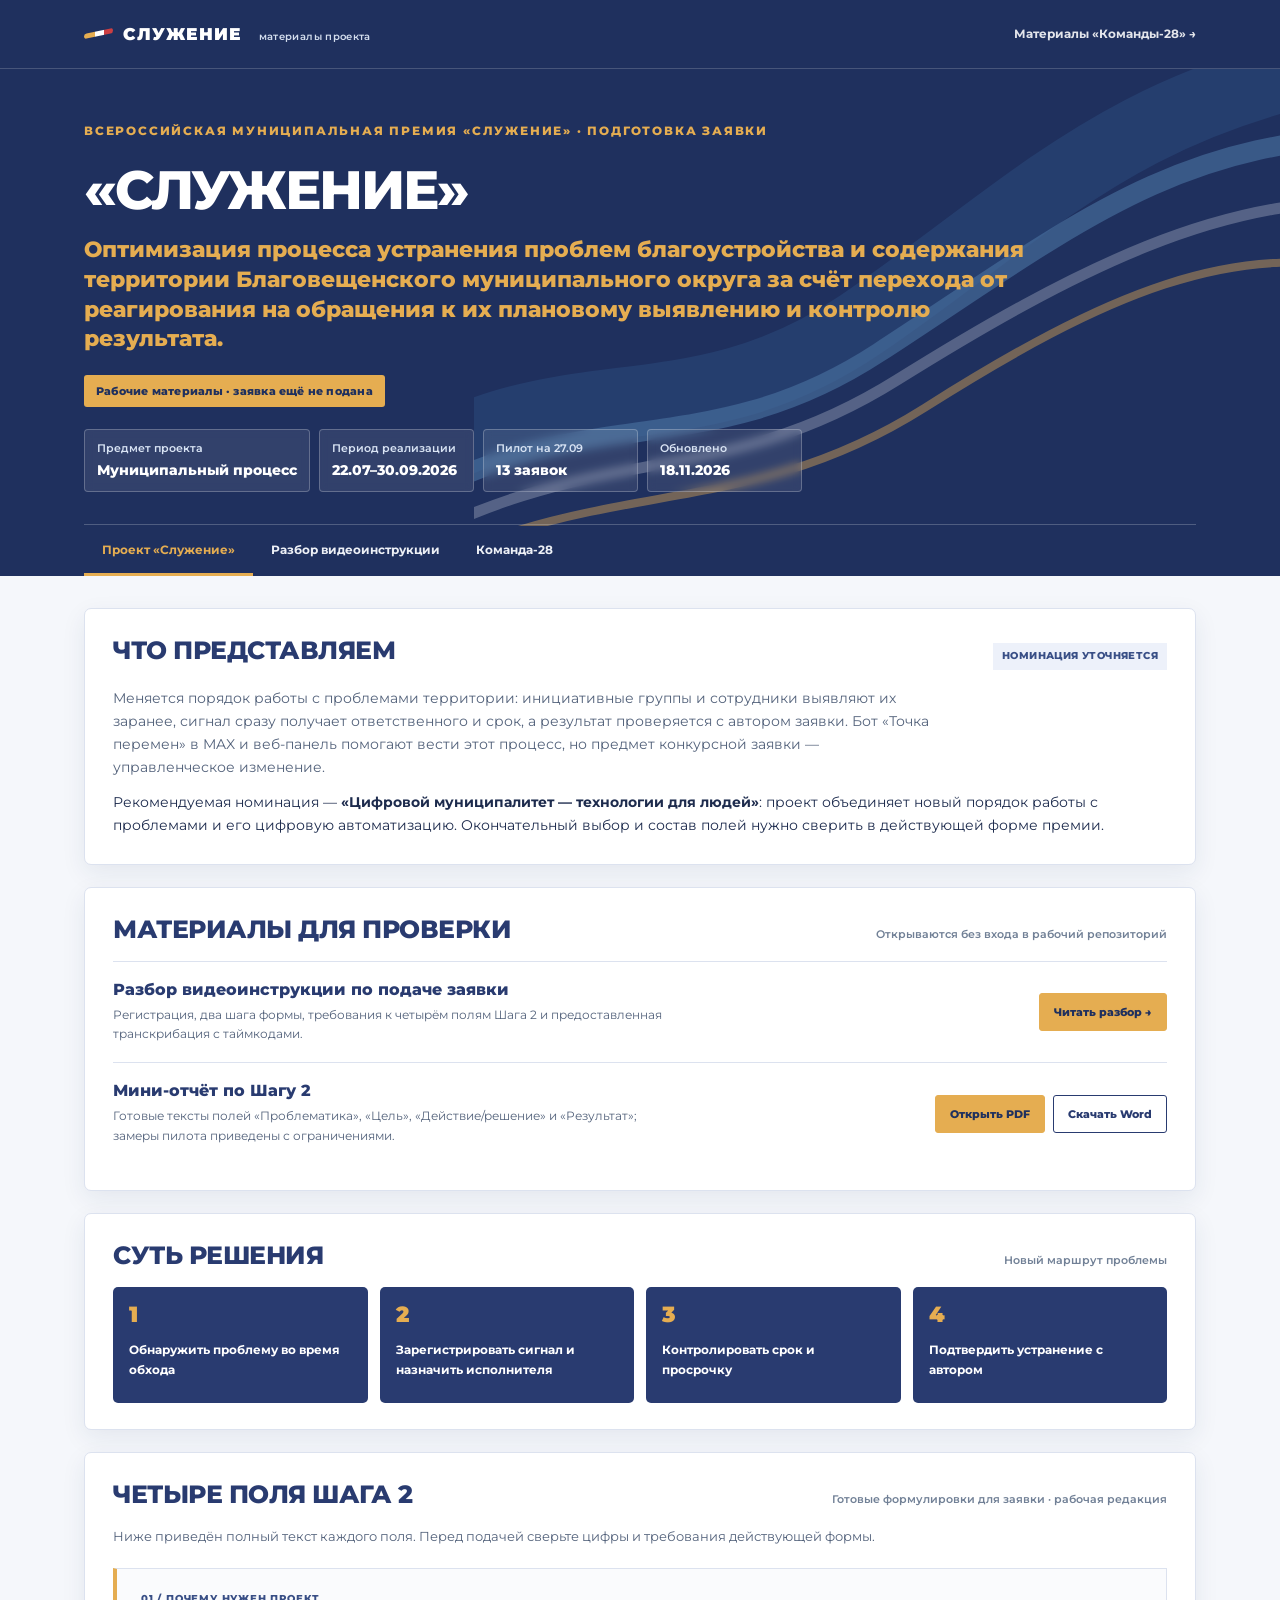
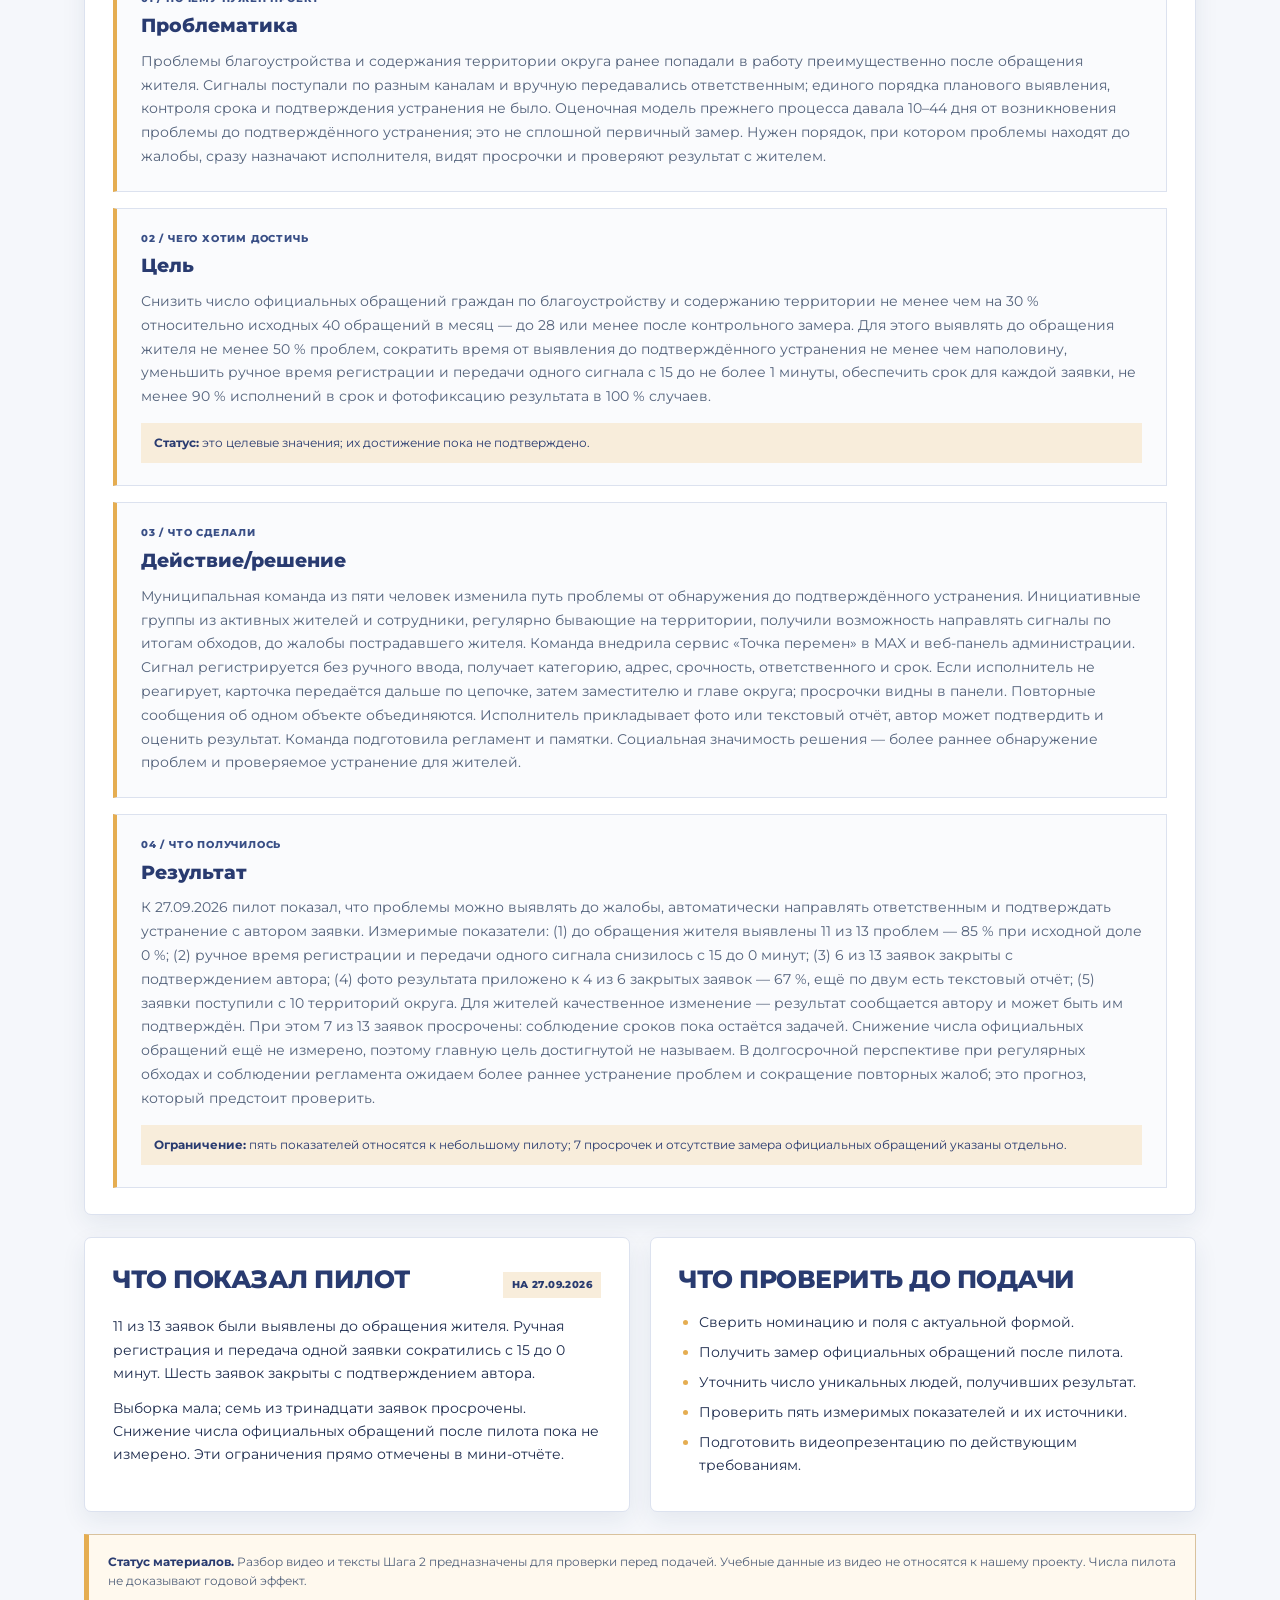
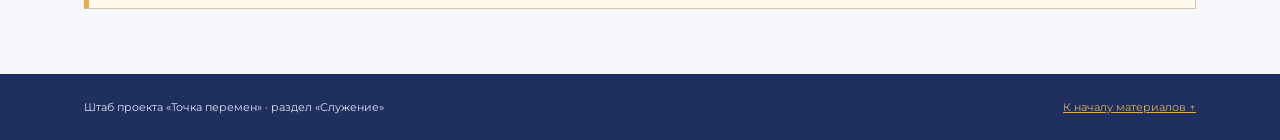
==== commit 877cb889: "Штаб: уточнить результат Шага 2 и мини-отчёт" ====
--- a/index.html
+++ b/index.html
@@ -32,7 +32,7 @@
   </section>
   <section class="panel" id="materials"><div class="head"><h2>Материалы для проверки</h2><small>Открываются без входа в рабочий репозиторий</small></div>
     <div class="resource"><div><h3>Разбор видеоинструкции по подаче заявки</h3><p>Регистрация, два шага формы, требования к четырём полям Шага 2 и предоставленная транскрибация с таймкодами.</p></div><div class="buttons"><a class="button" href="служение-разбор-видео.html">Читать разбор →</a></div></div>
-    <div class="resource"><div><h3>Мини-отчёт по Шагу 2</h3><p>Готовые тексты полей «Проблематика», «Цель», «Действие/решение» и «Результат»; замеры пилота приведены с ограничениями.</p></div><div class="buttons"><a class="button" href="файлы/sluzhenie-shag-2-mini-otchet.pdf">Открыть PDF</a><a class="button secondary" href="файлы/sluzhenie-shag-2-mini-otchet.docx">Скачать Word</a></div></div>
+    <div class="resource"><div><h3>Мини-отчёт по Шагу 2</h3><p>Готовые тексты полей «Проблематика», «Цель», «Действие/решение» и «Результат»; замеры пилота приведены с ограничениями.</p></div><div class="buttons"><a class="button" href="файлы/sluzhenie-shag-2-mini-otchet.pdf?v=20261118-result">Открыть PDF</a><a class="button secondary" href="файлы/sluzhenie-shag-2-mini-otchet.docx?v=20261118-result">Скачать Word</a></div></div>
   </section>
   <section class="panel" id="process"><div class="head"><h2>Суть решения</h2><small>Новый маршрут проблемы</small></div>
     <ol class="flow"><li data-step="1">Обнаружить проблему во время обхода</li><li data-step="2">Зарегистрировать сигнал и назначить исполнителя</li><li data-step="3">Контролировать срок и просрочку</li><li data-step="4">Подтвердить устранение с автором</li></ol>
@@ -55,8 +55,8 @@
       </article>
       <article class="field-card" id="step-two-result">
         <div class="num">04 / ЧТО ПОЛУЧИЛОСЬ</div><h3>Результат</h3>
-        <p>На 27.09.2026 в пилоте зарегистрировано 13 заявок. До обращения жителя выявлены 11 из 13 проблем (85 %; исходная доля — 0 %). Ручное время сотрудника на регистрацию и передачу одного сигнала снизилось с 15 до 0 минут. Шесть заявок закрыты с подтверждением автора; в одной из них полный цикл занял 1 час 08 минут — это отдельный случай, не среднее значение. Фото результата приложено к четырём из шести закрытых заявок (67 % при цели 100 %); ещё в двух был текстовый отчёт. Заявки поступили с десяти территорий. Система выявила семь просрочек из тринадцати, преимущественно в раннем тестовом периоде. Это проблема исполнения, которую теперь можно контролировать. Единственная полученная оценка результата — 5 из 5; она не характеризует всех жителей. Снижение числа официальных обращений пока не измерено. В долгосрочной перспективе при соблюдении регламента ожидаются более раннее выявление проблем и меньше повторных жалоб; это прогноз, не подтверждённый текущими замерами.</p>
-        <p class="field-note"><strong>Ограничение:</strong> пилотная выборка мала; снижение числа официальных обращений пока не измерено. Числовые наблюдения включают проблемные показатели.</p>
+        <p>К 27.09.2026 пилот показал, что проблемы можно выявлять до жалобы, автоматически направлять ответственным и подтверждать устранение с автором заявки. Измеримые показатели: (1) до обращения жителя выявлены 11 из 13 проблем — 85 % при исходной доле 0 %; (2) ручное время регистрации и передачи одного сигнала снизилось с 15 до 0 минут; (3) 6 из 13 заявок закрыты с подтверждением автора; (4) фото результата приложено к 4 из 6 закрытых заявок — 67 %, ещё по двум есть текстовый отчёт; (5) заявки поступили с 10 территорий округа. Для жителей качественное изменение — результат сообщается автору и может быть им подтверждён. При этом 7 из 13 заявок просрочены: соблюдение сроков пока остаётся задачей. Снижение числа официальных обращений ещё не измерено, поэтому главную цель достигнутой не называем. В долгосрочной перспективе при регулярных обходах и соблюдении регламента ожидаем более раннее устранение проблем и сокращение повторных жалоб; это прогноз, который предстоит проверить.</p>
+        <p class="field-note"><strong>Ограничение:</strong> пять показателей относятся к небольшому пилоту; 7 просрочек и отсутствие замера официальных обращений указаны отдельно.</p>
       </article>
     </div>
   </section>
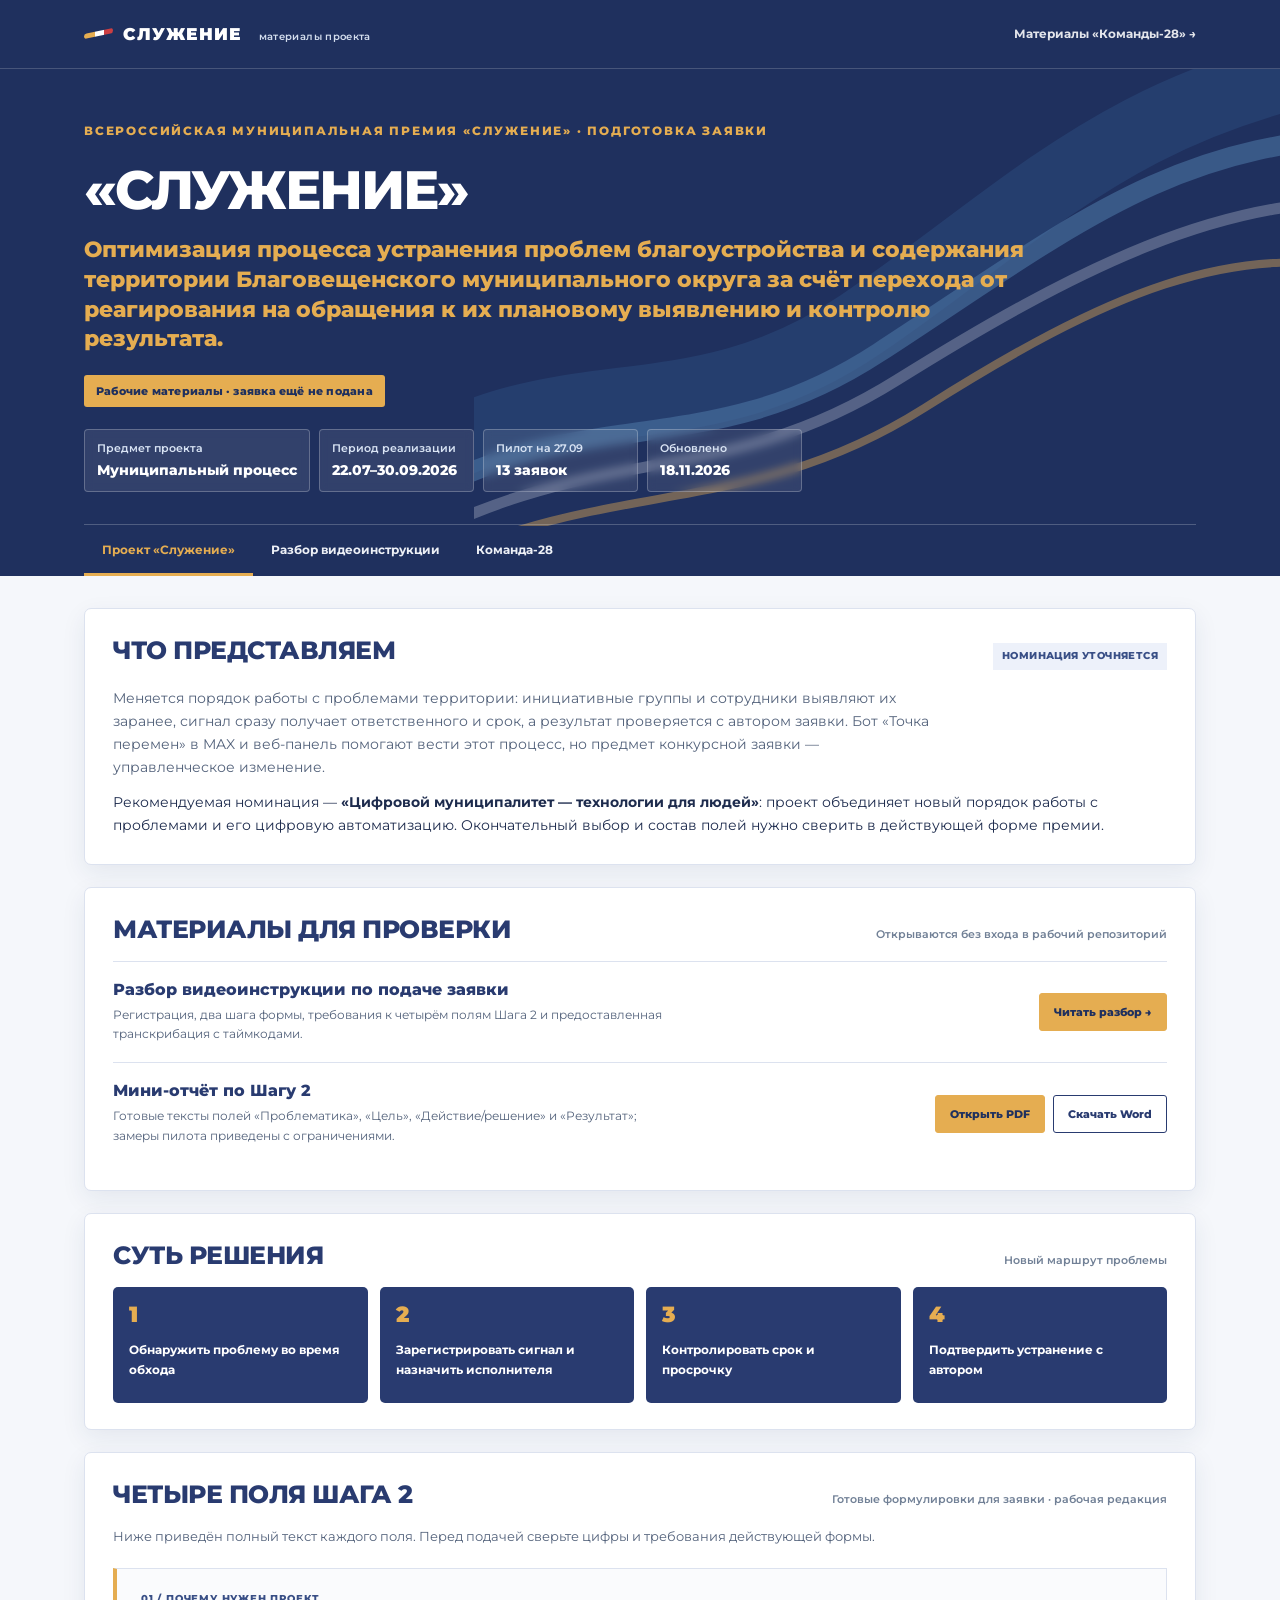
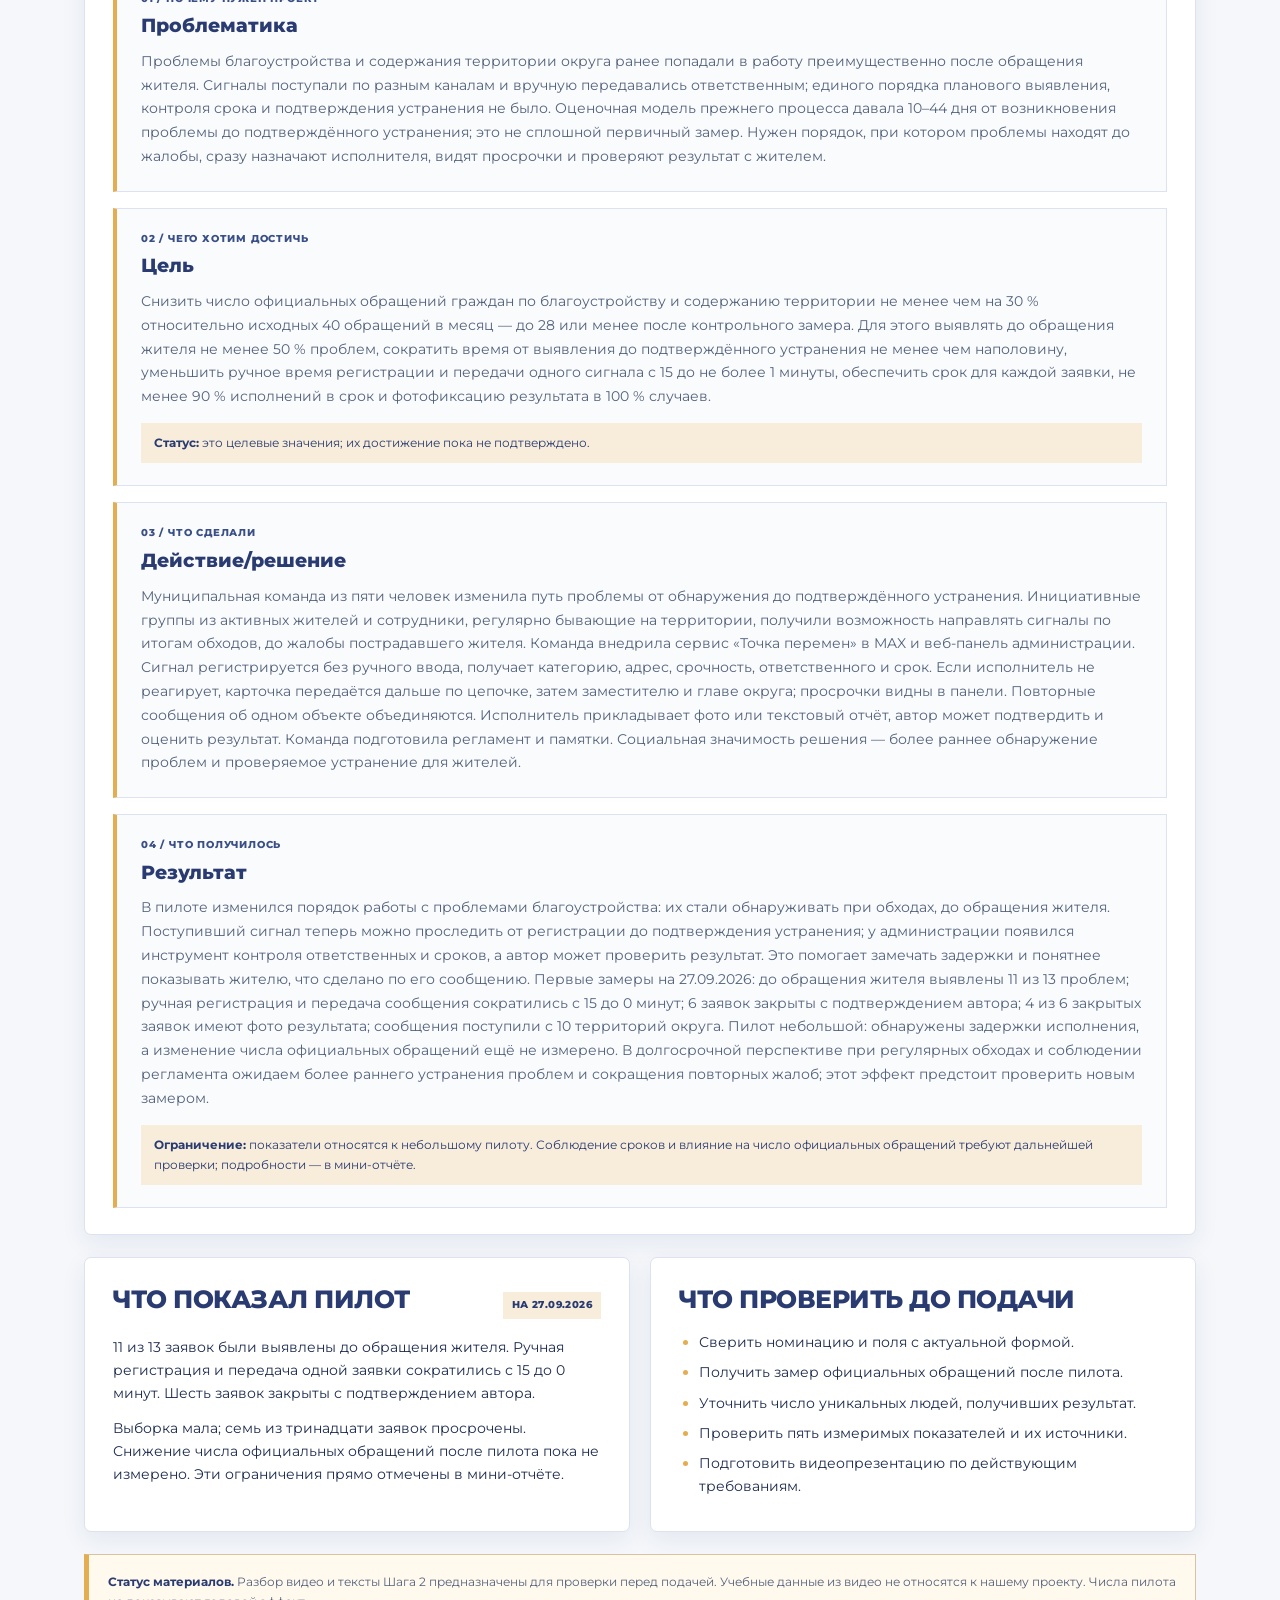
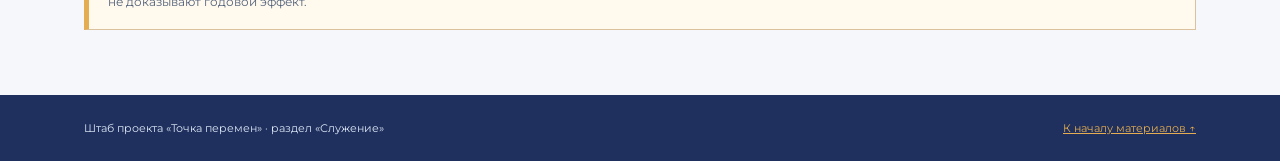
==== commit 733b47e8: "Штаб: качественное описание результата Шага 2" ====
--- a/index.html
+++ b/index.html
@@ -32,7 +32,7 @@
   </section>
   <section class="panel" id="materials"><div class="head"><h2>Материалы для проверки</h2><small>Открываются без входа в рабочий репозиторий</small></div>
     <div class="resource"><div><h3>Разбор видеоинструкции по подаче заявки</h3><p>Регистрация, два шага формы, требования к четырём полям Шага 2 и предоставленная транскрибация с таймкодами.</p></div><div class="buttons"><a class="button" href="служение-разбор-видео.html">Читать разбор →</a></div></div>
-    <div class="resource"><div><h3>Мини-отчёт по Шагу 2</h3><p>Готовые тексты полей «Проблематика», «Цель», «Действие/решение» и «Результат»; замеры пилота приведены с ограничениями.</p></div><div class="buttons"><a class="button" href="файлы/sluzhenie-shag-2-mini-otchet.pdf?v=20261118-result">Открыть PDF</a><a class="button secondary" href="файлы/sluzhenie-shag-2-mini-otchet.docx?v=20261118-result">Скачать Word</a></div></div>
+    <div class="resource"><div><h3>Мини-отчёт по Шагу 2</h3><p>Готовые тексты полей «Проблематика», «Цель», «Действие/решение» и «Результат»; замеры пилота приведены с ограничениями.</p></div><div class="buttons"><a class="button" href="файлы/sluzhenie-shag-2-mini-otchet.pdf?v=20261118-qualitative">Открыть PDF</a><a class="button secondary" href="файлы/sluzhenie-shag-2-mini-otchet.docx?v=20261118-qualitative">Скачать Word</a></div></div>
   </section>
   <section class="panel" id="process"><div class="head"><h2>Суть решения</h2><small>Новый маршрут проблемы</small></div>
     <ol class="flow"><li data-step="1">Обнаружить проблему во время обхода</li><li data-step="2">Зарегистрировать сигнал и назначить исполнителя</li><li data-step="3">Контролировать срок и просрочку</li><li data-step="4">Подтвердить устранение с автором</li></ol>
@@ -55,8 +55,8 @@
       </article>
       <article class="field-card" id="step-two-result">
         <div class="num">04 / ЧТО ПОЛУЧИЛОСЬ</div><h3>Результат</h3>
-        <p>К 27.09.2026 пилот показал, что проблемы можно выявлять до жалобы, автоматически направлять ответственным и подтверждать устранение с автором заявки. Измеримые показатели: (1) до обращения жителя выявлены 11 из 13 проблем — 85 % при исходной доле 0 %; (2) ручное время регистрации и передачи одного сигнала снизилось с 15 до 0 минут; (3) 6 из 13 заявок закрыты с подтверждением автора; (4) фото результата приложено к 4 из 6 закрытых заявок — 67 %, ещё по двум есть текстовый отчёт; (5) заявки поступили с 10 территорий округа. Для жителей качественное изменение — результат сообщается автору и может быть им подтверждён. При этом 7 из 13 заявок просрочены: соблюдение сроков пока остаётся задачей. Снижение числа официальных обращений ещё не измерено, поэтому главную цель достигнутой не называем. В долгосрочной перспективе при регулярных обходах и соблюдении регламента ожидаем более раннее устранение проблем и сокращение повторных жалоб; это прогноз, который предстоит проверить.</p>
-        <p class="field-note"><strong>Ограничение:</strong> пять показателей относятся к небольшому пилоту; 7 просрочек и отсутствие замера официальных обращений указаны отдельно.</p>
+        <p>В пилоте изменился порядок работы с проблемами благоустройства: их стали обнаруживать при обходах, до обращения жителя. Поступивший сигнал теперь можно проследить от регистрации до подтверждения устранения; у администрации появился инструмент контроля ответственных и сроков, а автор может проверить результат. Это помогает замечать задержки и понятнее показывать жителю, что сделано по его сообщению. Первые замеры на 27.09.2026: до обращения жителя выявлены 11 из 13 проблем; ручная регистрация и передача сообщения сократились с 15 до 0 минут; 6 заявок закрыты с подтверждением автора; 4 из 6 закрытых заявок имеют фото результата; сообщения поступили с 10 территорий округа. Пилот небольшой: обнаружены задержки исполнения, а изменение числа официальных обращений ещё не измерено. В долгосрочной перспективе при регулярных обходах и соблюдении регламента ожидаем более раннего устранения проблем и сокращения повторных жалоб; этот эффект предстоит проверить новым замером.</p>
+        <p class="field-note"><strong>Ограничение:</strong> показатели относятся к небольшому пилоту. Соблюдение сроков и влияние на число официальных обращений требуют дальнейшей проверки; подробности — в мини-отчёте.</p>
       </article>
     </div>
   </section>
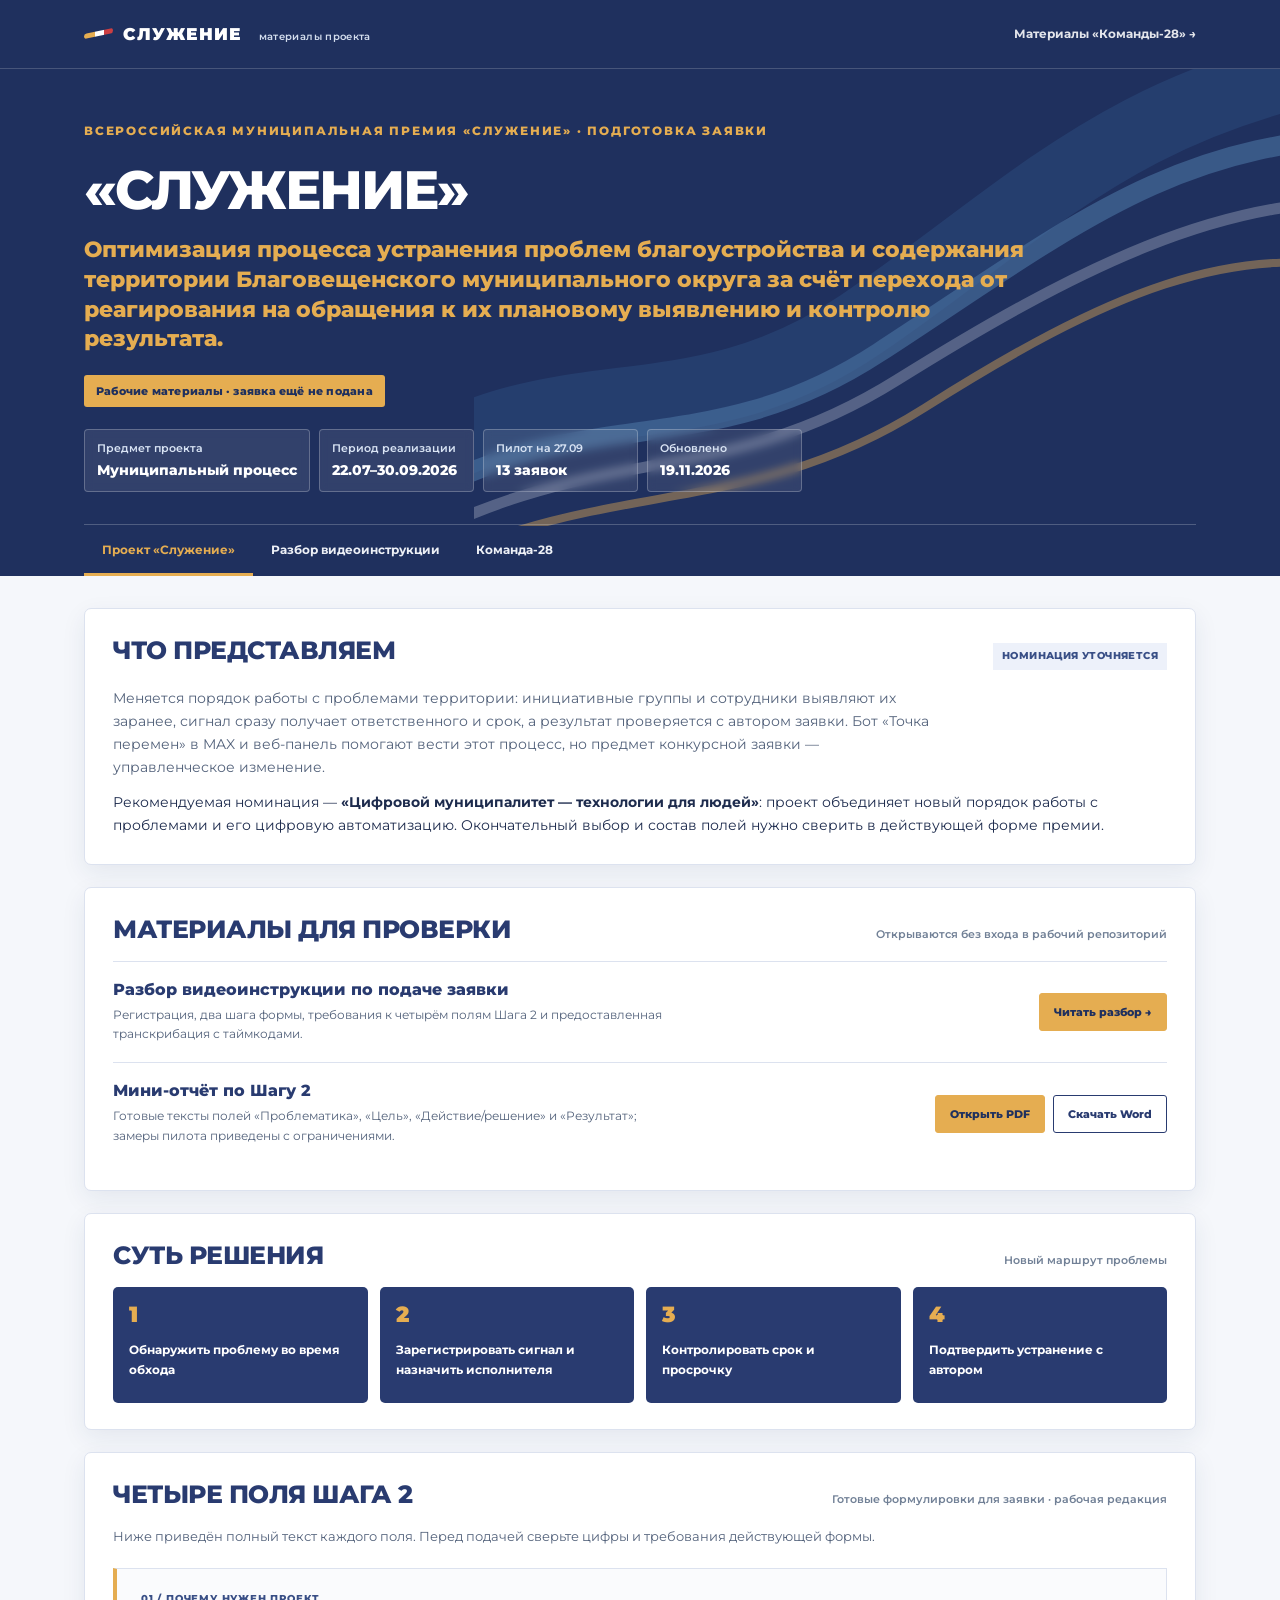
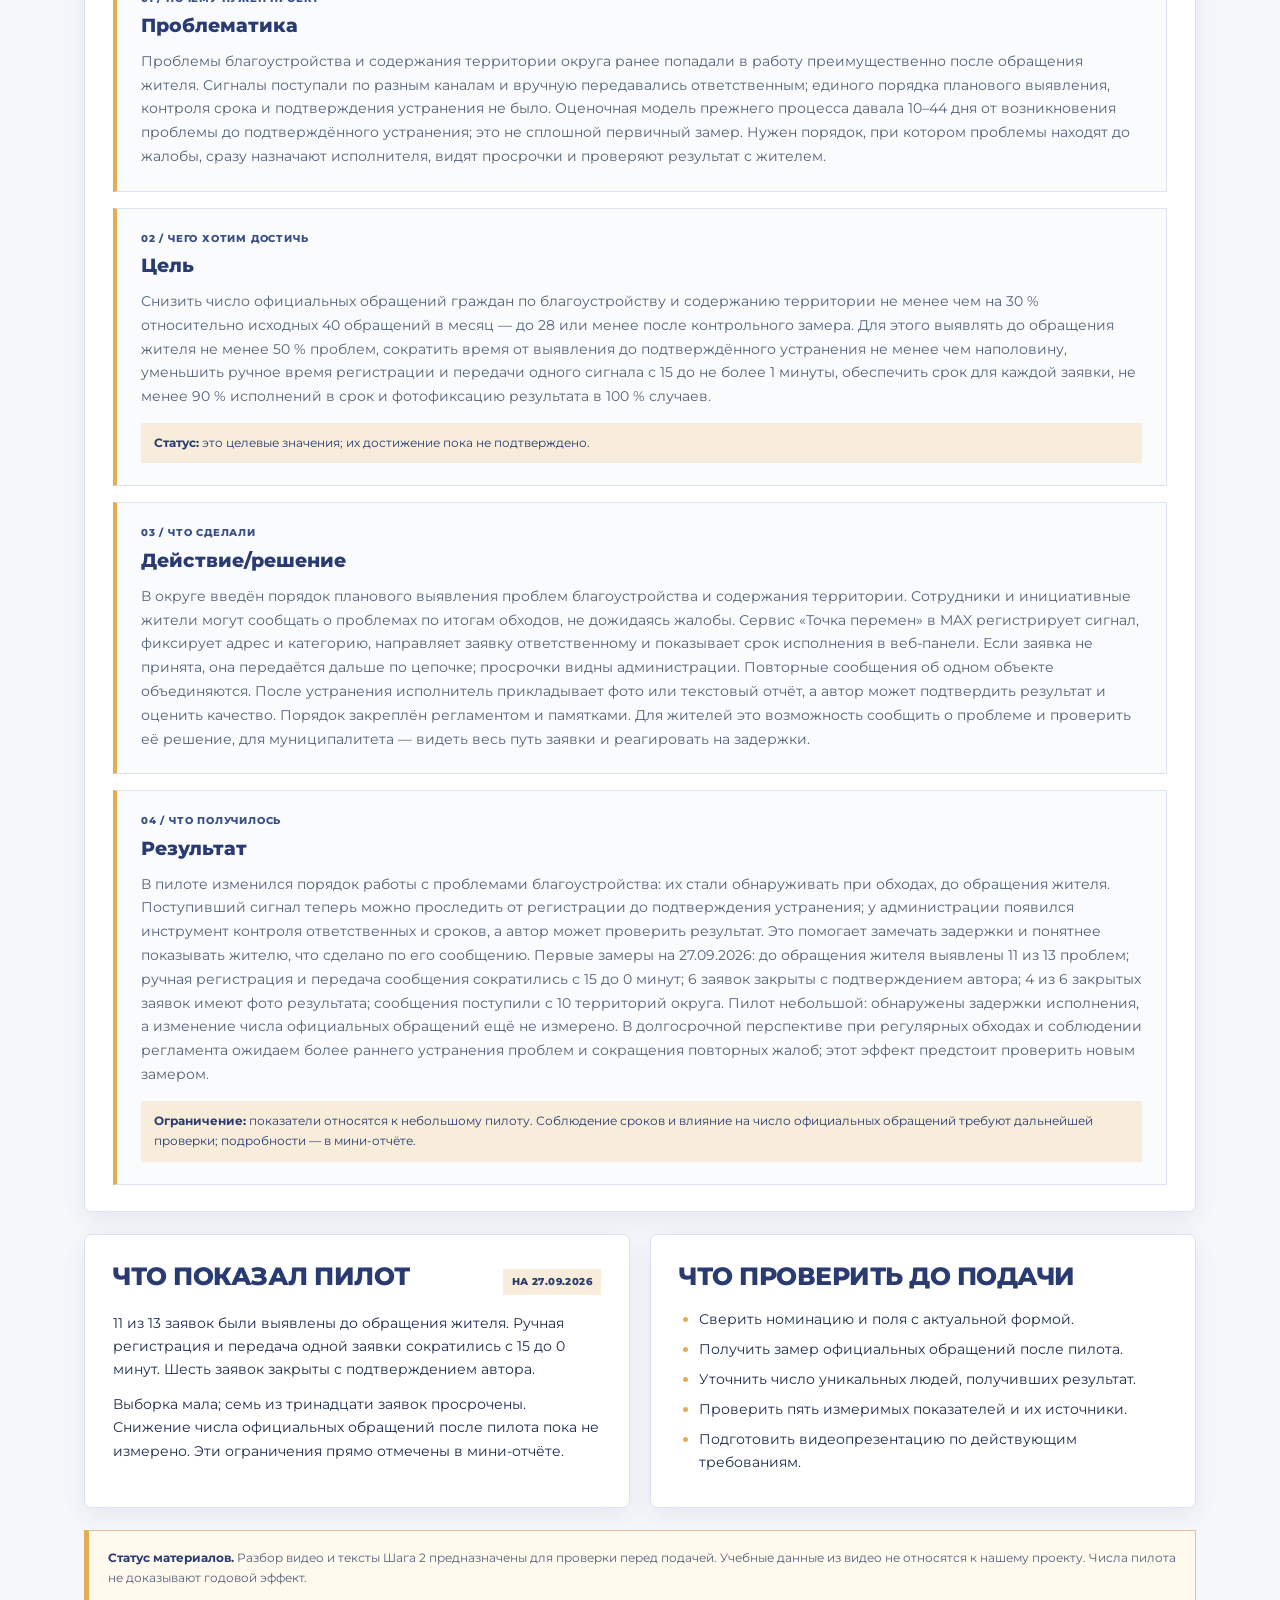
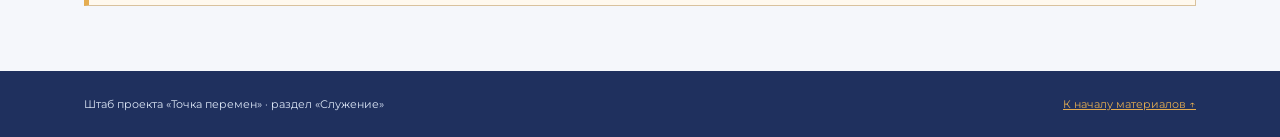
==== commit 5853f7de: "Штаб: описать решение без команды" ====
--- a/index.html
+++ b/index.html
@@ -21,7 +21,7 @@
     <h1>«Служение»</h1>
     <p class="project-heading">Оптимизация процесса устранения проблем благоустройства и содержания территории Благовещенского муниципального округа за счёт перехода от реагирования на обращения к их плановому выявлению и контролю результата.</p>
     <span class="status">Рабочие материалы · заявка ещё не подана</span>
-    <div class="facts" aria-label="Ключевые сведения"><span class="fact">Предмет проекта<strong>Муниципальный процесс</strong></span><span class="fact">Период реализации<strong>22.07–30.09.2026</strong></span><span class="fact">Пилот на 27.09<strong>13 заявок</strong></span><span class="fact">Обновлено<strong>18.11.2026</strong></span></div>
+    <div class="facts" aria-label="Ключевые сведения"><span class="fact">Предмет проекта<strong>Муниципальный процесс</strong></span><span class="fact">Период реализации<strong>22.07–30.09.2026</strong></span><span class="fact">Пилот на 27.09<strong>13 заявок</strong></span><span class="fact">Обновлено<strong>19.11.2026</strong></span></div>
   </div>
   <nav class="tabs" aria-label="Проекты и материалы штаба"><a href="./" aria-current="page">Проект «Служение»</a><a href="служение-разбор-видео.html">Разбор видеоинструкции</a><a href="команда-28.html">Команда-28</a></nav>
 </div></div>
@@ -32,7 +32,7 @@
   </section>
   <section class="panel" id="materials"><div class="head"><h2>Материалы для проверки</h2><small>Открываются без входа в рабочий репозиторий</small></div>
     <div class="resource"><div><h3>Разбор видеоинструкции по подаче заявки</h3><p>Регистрация, два шага формы, требования к четырём полям Шага 2 и предоставленная транскрибация с таймкодами.</p></div><div class="buttons"><a class="button" href="служение-разбор-видео.html">Читать разбор →</a></div></div>
-    <div class="resource"><div><h3>Мини-отчёт по Шагу 2</h3><p>Готовые тексты полей «Проблематика», «Цель», «Действие/решение» и «Результат»; замеры пилота приведены с ограничениями.</p></div><div class="buttons"><a class="button" href="файлы/sluzhenie-shag-2-mini-otchet.pdf?v=20261118-qualitative">Открыть PDF</a><a class="button secondary" href="файлы/sluzhenie-shag-2-mini-otchet.docx?v=20261118-qualitative">Скачать Word</a></div></div>
+    <div class="resource"><div><h3>Мини-отчёт по Шагу 2</h3><p>Готовые тексты полей «Проблематика», «Цель», «Действие/решение» и «Результат»; замеры пилота приведены с ограничениями.</p></div><div class="buttons"><a class="button" href="файлы/sluzhenie-shag-2-mini-otchet.pdf?v=20261119-action">Открыть PDF</a><a class="button secondary" href="файлы/sluzhenie-shag-2-mini-otchet.docx?v=20261119-action">Скачать Word</a></div></div>
   </section>
   <section class="panel" id="process"><div class="head"><h2>Суть решения</h2><small>Новый маршрут проблемы</small></div>
     <ol class="flow"><li data-step="1">Обнаружить проблему во время обхода</li><li data-step="2">Зарегистрировать сигнал и назначить исполнителя</li><li data-step="3">Контролировать срок и просрочку</li><li data-step="4">Подтвердить устранение с автором</li></ol>
@@ -51,7 +51,7 @@
       </article>
       <article class="field-card" id="step-two-action">
         <div class="num">03 / ЧТО СДЕЛАЛИ</div><h3>Действие/решение</h3>
-        <p>Муниципальная команда из пяти человек изменила путь проблемы от обнаружения до подтверждённого устранения. Инициативные группы из активных жителей и сотрудники, регулярно бывающие на территории, получили возможность направлять сигналы по итогам обходов, до жалобы пострадавшего жителя. Команда внедрила сервис «Точка перемен» в MAX и веб-панель администрации. Сигнал регистрируется без ручного ввода, получает категорию, адрес, срочность, ответственного и срок. Если исполнитель не реагирует, карточка передаётся дальше по цепочке, затем заместителю и главе округа; просрочки видны в панели. Повторные сообщения об одном объекте объединяются. Исполнитель прикладывает фото или текстовый отчёт, автор может подтвердить и оценить результат. Команда подготовила регламент и памятки. Социальная значимость решения — более раннее обнаружение проблем и проверяемое устранение для жителей.</p>
+        <p>В округе введён порядок планового выявления проблем благоустройства и содержания территории. Сотрудники и инициативные жители могут сообщать о проблемах по итогам обходов, не дожидаясь жалобы. Сервис «Точка перемен» в MAX регистрирует сигнал, фиксирует адрес и категорию, направляет заявку ответственному и показывает срок исполнения в веб-панели. Если заявка не принята, она передаётся дальше по цепочке; просрочки видны администрации. Повторные сообщения об одном объекте объединяются. После устранения исполнитель прикладывает фото или текстовый отчёт, а автор может подтвердить результат и оценить качество. Порядок закреплён регламентом и памятками. Для жителей это возможность сообщить о проблеме и проверить её решение, для муниципалитета — видеть весь путь заявки и реагировать на задержки.</p>
       </article>
       <article class="field-card" id="step-two-result">
         <div class="num">04 / ЧТО ПОЛУЧИЛОСЬ</div><h3>Результат</h3>
